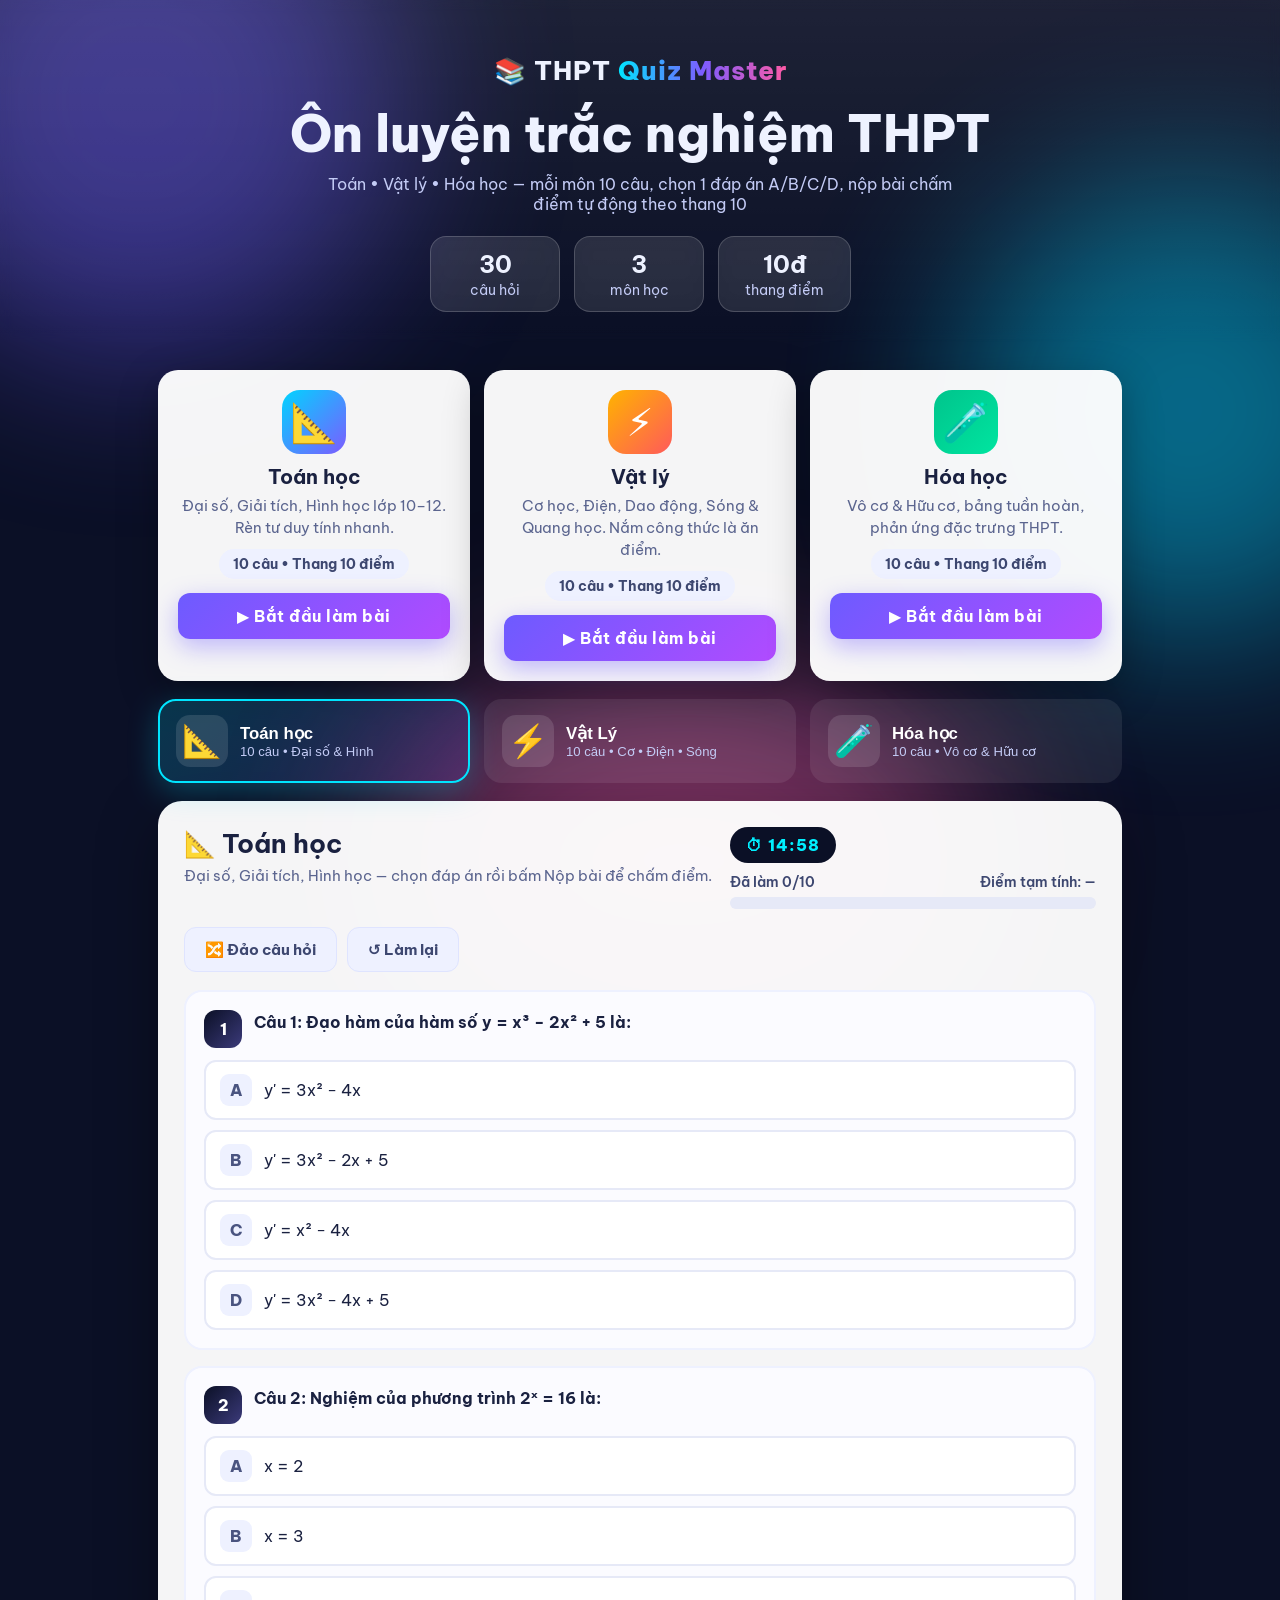
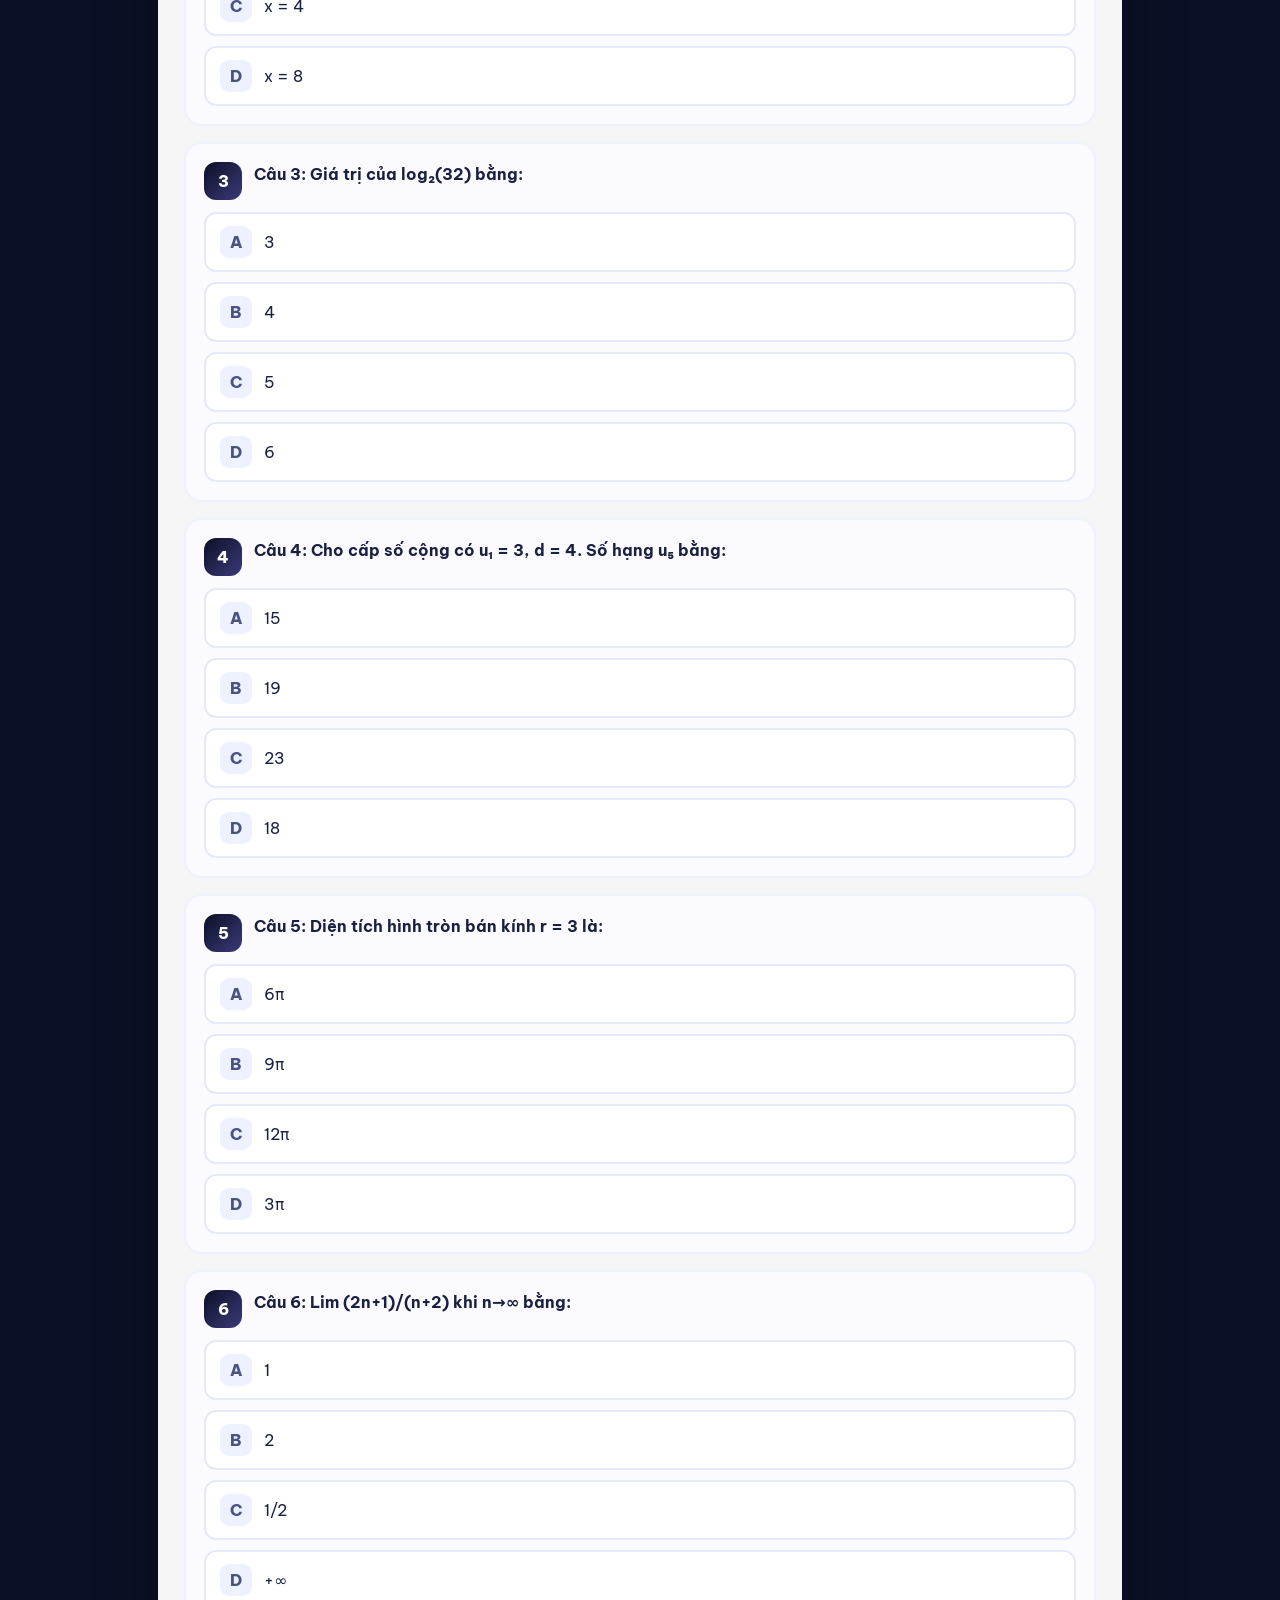
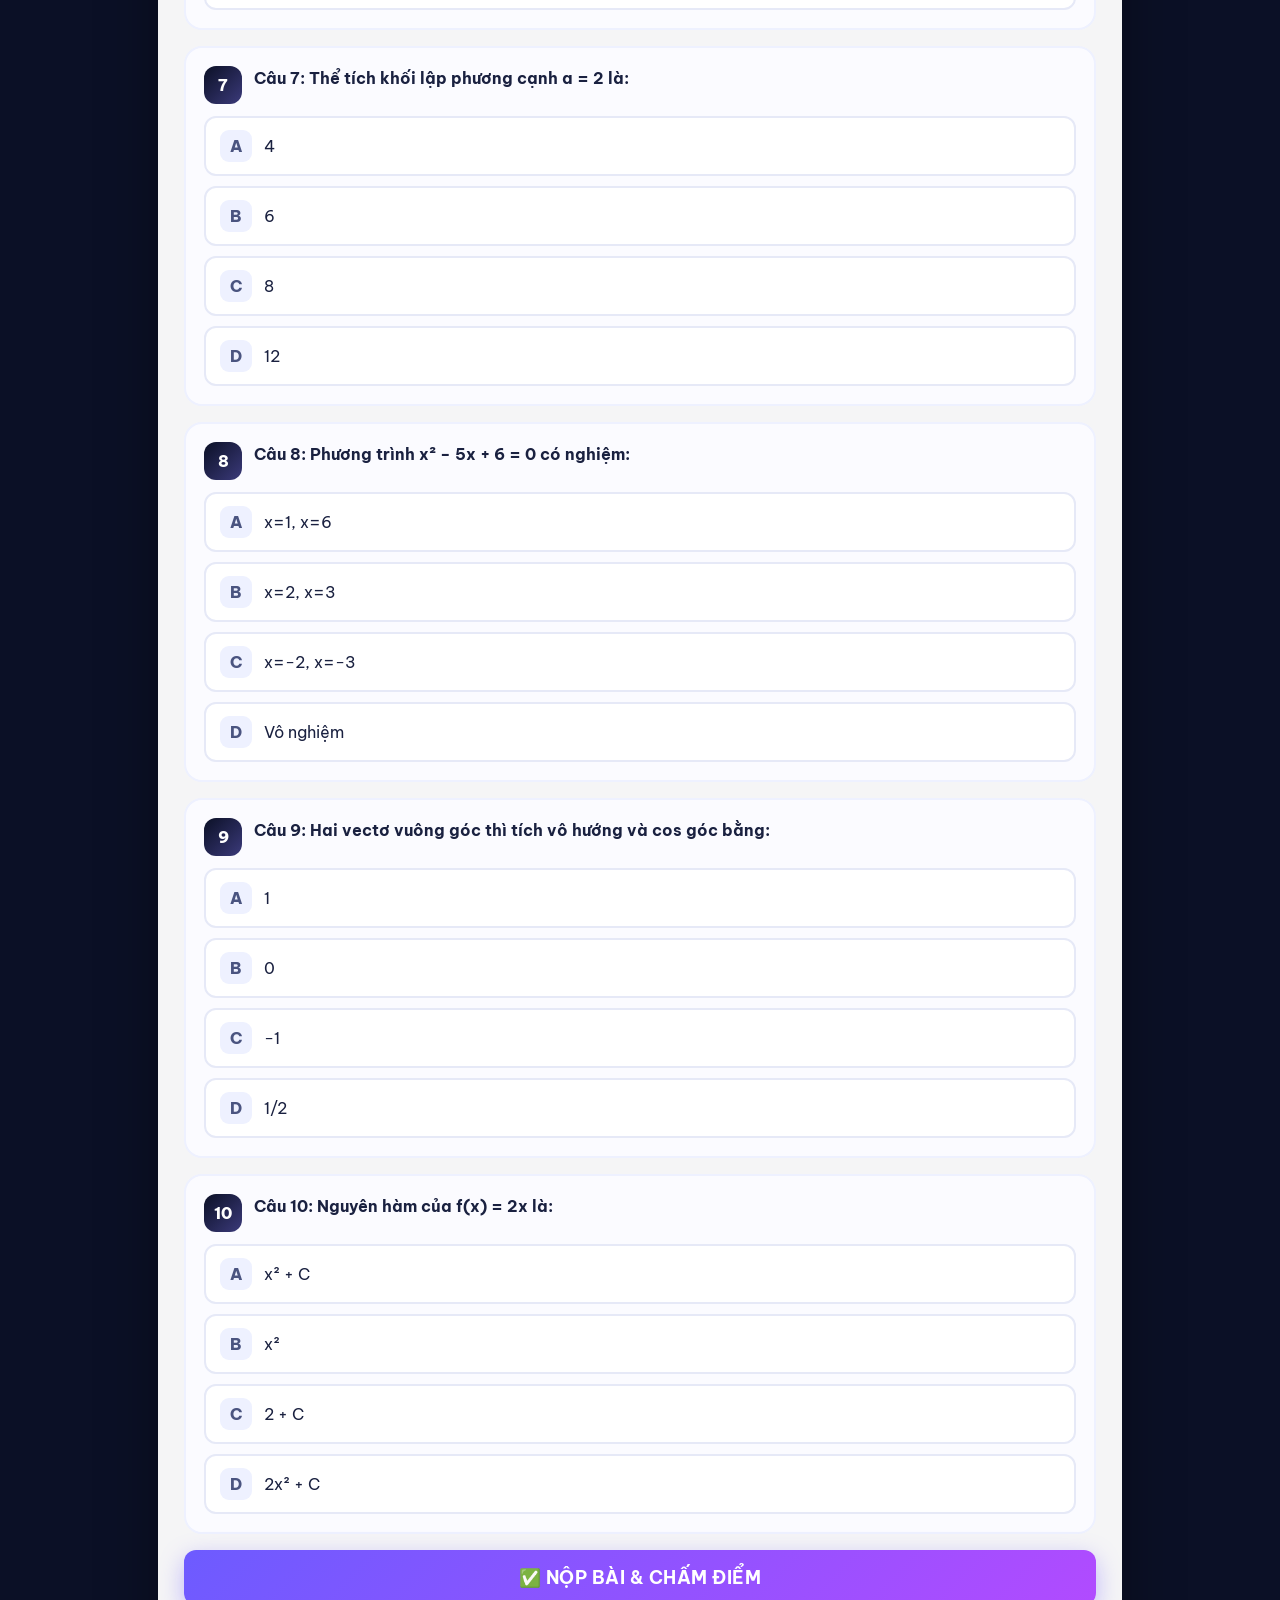
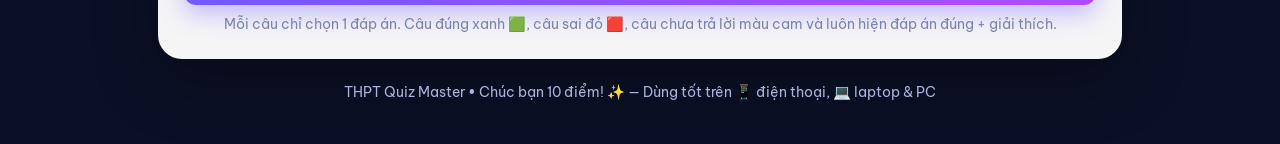
==== thpt-quiz-full/index.html @ 8e4335c3 "Add files via upload" ====
<!DOCTYPE html>
<html lang="vi">
<head>
<meta charset="UTF-8">
<meta name="viewport" content="width=device-width, initial-scale=1.0">
<title>THPT Quiz Master — Trắc nghiệm Toán • Lý • Hóa</title>
<link rel="stylesheet" href="style.css">
<link rel="preconnect" href="https://fonts.googleapis.com">
<link href="https://fonts.googleapis.com/css2?family=Be+Vietnam+Pro:wght@400;500;600;700;800&display=swap" rel="stylesheet">
</head>
<body>
<div class="bg-blob b1"></div>
<div class="bg-blob b2"></div>
<div class="bg-blob b3"></div>

<header class="hero">
  <div class="hero-inner">
    <div class="logo">📚 THPT <span>Quiz Master</span></div>
    <h1>Ôn luyện trắc nghiệm THPT</h1>
    <p>Toán • Vật lý • Hóa học — mỗi môn 10 câu, chọn 1 đáp án A/B/C/D, nộp bài chấm điểm tự động theo thang 10</p>
    <div class="stats">
      <div class="stat"><strong id="statTotal">30</strong><span>câu hỏi</span></div>
      <div class="stat"><strong>3</strong><span>môn học</span></div>
      <div class="stat"><strong>10đ</strong><span>thang điểm</span></div>
    </div>
  </div>
</header>

<main class="container">
  <!-- Khu vực chuyển đổi 3 môn: mỗi môn có biểu tượng, mô tả, nút bắt đầu -->
  <section class="cards" id="subjectCards">
    <div class="card">
      <div class="card-icon math">📐</div>
      <h3>Toán học</h3>
      <p>Đại số, Giải tích, Hình học lớp 10–12. Rèn tư duy tính nhanh.</p>
      <div class="card-meta">10 câu • Thang 10 điểm</div>
      <button class="btn primary" data-goto="toan">▶ Bắt đầu làm bài</button>
    </div>
    <div class="card">
      <div class="card-icon phys">⚡</div>
      <h3>Vật lý</h3>
      <p>Cơ học, Điện, Dao động, Sóng & Quang học. Nắm công thức là ăn điểm.</p>
      <div class="card-meta">10 câu • Thang 10 điểm</div>
      <button class="btn primary" data-goto="ly">▶ Bắt đầu làm bài</button>
    </div>
    <div class="card">
      <div class="card-icon chem">🧪</div>
      <h3>Hóa học</h3>
      <p>Vô cơ & Hữu cơ, bảng tuần hoàn, phản ứng đặc trưng THPT.</p>
      <div class="card-meta">10 câu • Thang 10 điểm</div>
      <button class="btn primary" data-goto="hoa">▶ Bắt đầu làm bài</button>
    </div>
  </section>

  <nav class="subjects" id="subjectTabs" aria-label="Chuyển môn học">
    <button class="tab active" data-subject="toan">
      <span class="icon">📐</span>
      <span><b>Toán học</b><i>10 câu • Đại số & Hình</i></span>
    </button>
    <button class="tab" data-subject="ly">
      <span class="icon">⚡</span>
      <span><b>Vật Lý</b><i>10 câu • Cơ • Điện • Sóng</i></span>
    </button>
    <button class="tab" data-subject="hoa">
      <span class="icon">🧪</span>
      <span><b>Hóa học</b><i>10 câu • Vô cơ & Hữu cơ</i></span>
    </button>
  </nav>

  <section class="board" id="board">
    <div class="board-head">
      <div>
        <h2 id="subjectTitle">📐 Toán học</h2>
        <p id="subjectDesc">Đại số, Giải tích, Hình học — chọn đáp án rồi bấm Nộp bài để chấm điểm.</p>
      </div>
      <div class="head-right">
        <div class="timer" id="timer">⏱ 15:00</div>
        <div class="progress-wrap">
          <div class="progress-info"><span id="progressText">Đã làm 0/10</span><span id="scoreLive">Điểm tạm tính: —</span></div>
          <div class="progress"><div id="progressBar"></div></div>
        </div>
      </div>
    </div>

    <div class="actions-top">
      <button class="btn ghost" id="btnShuffle">🔀 Đảo câu hỏi</button>
      <button class="btn ghost" id="btnReset">↺ Làm lại</button>
    </div>

    <div id="quiz"></div>

    <div class="submit-zone">
      <button class="btn primary" id="btnSubmit">✅ NỘP BÀI & CHẤM ĐIỂM</button>
      <p class="hint">Mỗi câu chỉ chọn 1 đáp án. Câu đúng xanh 🟩, câu sai đỏ 🟥, câu chưa trả lời màu cam và luôn hiện đáp án đúng + giải thích.</p>
    </div>

    <div class="result hidden" id="resultBox">
      <div class="result-card">
        <div class="ring" id="scoreRing"><span id="scoreNum">0</span><small>/10</small></div>
        <div class="result-text">
          <h3 id="resultTitle">Hoàn thành!</h3>
          <p id="resultDetail"></p>
          <div class="stat-grid">
            <div class="rstat ok"><strong id="rCorrect">0</strong><span>✅ Đúng</span></div>
            <div class="rstat bad"><strong id="rWrong">0</strong><span>❌ Sai</span></div>
            <div class="rstat none"><strong id="rBlank">0</strong><span>⚪ Chưa trả lời</span></div>
            <div class="rstat pct"><strong id="rPct">0%</strong><span>📊 % đúng</span></div>
          </div>
          <div class="result-btns">
            <button class="btn primary" id="btnRetry">🔁 Làm lại bài</button>
            <button class="btn ghost" id="btnNext">Tiếp môn sau →</button>
          </div>
        </div>
      </div>
    </div>
  </section>

  <footer>THPT Quiz Master • Chúc bạn 10 điểm! ✨ — Dùng tốt trên 📱 điện thoại, 💻 laptop & PC</footer>
</main>

<script src="script.js"></script>
</body>
</html>
---- thpt-quiz-full/style.css ----
*{box-sizing:border-box;margin:0;padding:0}
body{font-family:'Be Vietnam Pro',system-ui,sans-serif;background:#0b1026;color:#eef2ff;min-height:100vh;overflow-x:hidden}
.bg-blob{position:fixed;border-radius:50%;filter:blur(90px);opacity:.45;z-index:0;pointer-events:none}
.b1{width:520px;height:520px;background:#6d5bff;top:-160px;left:-120px}
.b2{width:460px;height:460px;background:#00d4ff;top:20%;right:-140px}
.b3{width:600px;height:400px;background:#ff5aa5;bottom:-160px;left:30%}
.hero{position:relative;z-index:1;text-align:center;padding:54px 20px 30px;background:linear-gradient(180deg,rgba(255,255,255,.08),transparent);backdrop-filter:blur(6px)}
.hero-inner{max-width:900px;margin:auto}
.logo{font-size:1.6rem;font-weight:800;letter-spacing:1px}
.logo span{background:linear-gradient(90deg,#00e5ff,#7c5cff,#ff5aa5);-webkit-background-clip:text;background-clip:text;color:transparent}
.hero h1{font-size:clamp(2rem,5vw,3.2rem);margin:14px 0 8px;font-weight:800}
.hero p{color:#c3cbf5;max-width:640px;margin:0 auto}
.stats{display:flex;gap:14px;justify-content:center;margin-top:22px;flex-wrap:wrap}
.stat{background:rgba(255,255,255,.1);border:1px solid rgba(255,255,255,.18);border-radius:16px;padding:12px 26px;min-width:130px;backdrop-filter:blur(12px)}
.stat strong{display:block;font-size:1.5rem}
.stat span{font-size:.85rem;color:#c3cbf5}
.container{position:relative;z-index:1;max-width:1000px;margin:0 auto;padding:10px 18px 40px}
/* Cards trang chủ */
.cards{display:grid;grid-template-columns:repeat(3,1fr);gap:14px;margin:18px 0}
.card{background:rgba(255,255,255,.96);color:#1a2140;border-radius:20px;padding:20px;text-align:center;box-shadow:0 12px 40px rgba(0,0,0,.3)}
.card-icon{font-size:2.4rem;width:64px;height:64px;display:grid;place-items:center;border-radius:18px;margin:0 auto 10px}
.card-icon.math{background:linear-gradient(135deg,#00d4ff,#7c5cff);color:#fff}
.card-icon.phys{background:linear-gradient(135deg,#ffb300,#ff5a5a);color:#fff}
.card-icon.chem{background:linear-gradient(135deg,#00c48c,#00e5a0);color:#fff}
.card h3{font-size:1.25rem;margin-bottom:6px}
.card p{color:#5b658f;font-size:.92rem;min-height:44px;line-height:1.5}
.card-meta{font-weight:700;color:#3d4770;font-size:.85rem;background:#eef1ff;border-radius:999px;display:inline-block;padding:6px 14px;margin:10px 0 14px}
.card .btn.primary{width:100%;font-size:1rem;padding:13px}
.subjects{display:grid;grid-template-columns:repeat(3,1fr);gap:14px;margin:18px 0}
.tab{display:flex;gap:12px;align-items:center;text-align:left;background:rgba(255,255,255,.08);border:2px solid transparent;color:#fff;border-radius:18px;padding:14px 16px;cursor:pointer;transition:.2s}
.tab .icon{font-size:2rem;background:rgba(255,255,255,.12);width:52px;height:52px;display:grid;place-items:center;border-radius:14px;flex-shrink:0}
.tab b{display:block;font-size:1.05rem}
.tab i{font-style:normal;font-size:.82rem;color:#c3cbf5}
.tab:hover{transform:translateY(-2px);background:rgba(255,255,255,.13)}
.tab.active{border-color:#00e5ff;background:linear-gradient(135deg,rgba(0,229,255,.18),rgba(124,92,255,.18));box-shadow:0 8px 30px rgba(0,229,255,.25)}
.board{background:rgba(255,255,255,.96);color:#1a2140;border-radius:24px;padding:26px;box-shadow:0 20px 60px rgba(0,0,0,.35)}
.board-head{display:flex;justify-content:space-between;gap:18px;flex-wrap:wrap;align-items:flex-start}
.board-head h2{font-size:1.6rem}
.board-head p{color:#5b658f;margin-top:6px;font-size:.95rem}
.head-right{min-width:280px;flex:1;max-width:380px}
.timer{display:inline-block;background:#0b1026;color:#00f0ff;font-weight:800;padding:8px 16px;border-radius:999px;margin-bottom:10px;letter-spacing:1px}
.timer.danger{background:#ff2d6f;color:#fff;animation:blink 1s infinite}
@keyframes blink{50%{opacity:.6}}
.progress-info{display:flex;justify-content:space-between;font-size:.85rem;font-weight:600;color:#3d4770;margin-bottom:6px;gap:8px;flex-wrap:wrap}
.progress{background:#e6e9f7;border-radius:999px;height:12px;overflow:hidden}
.progress div{height:100%;width:0;background:linear-gradient(90deg,#00d4ff,#7c5cff,#ff5aa5);transition:width .3s;border-radius:999px}
.actions-top{display:flex;gap:10px;margin:18px 0;flex-wrap:wrap}
.btn{border:none;border-radius:12px;padding:12px 20px;font-weight:700;font-size:.95rem;cursor:pointer;transition:.18s;font-family:inherit}
.btn.primary{background:linear-gradient(135deg,#6d5bff,#b14bff);color:#fff;box-shadow:0 8px 24px rgba(109,91,255,.4);width:100%;font-size:1.1rem;padding:16px;letter-spacing:.5px}
.btn.primary:hover{transform:translateY(-2px);box-shadow:0 12px 30px rgba(109,91,255,.55)}
.btn.ghost{background:#eef1ff;color:#3d4770;border:1px solid #dfe4ff}
.btn.ghost:hover{background:#e0e6ff}
.q-card{border:2px solid #eef1ff;border-radius:18px;padding:18px;margin-bottom:16px;transition:.2s;background:#fbfbff}
.q-card.answered{border-color:#c9d2ff;background:#f5f7ff}
.q-card.correct{border-color:#00c48c;background:#ecfff7}
.q-card.wrong{border-color:#ff4d6d;background:#fff0f3}
.q-card.blank{border-color:#ff9f1c;background:#fff8ec}
.q-top{display:flex;gap:12px;align-items:flex-start;margin-bottom:12px}
.q-num{flex-shrink:0;width:38px;height:38px;border-radius:12px;display:grid;place-items:center;font-weight:800;background:linear-gradient(135deg,#0b1026,#3b3a7a);color:#fff}
.q-card.correct .q-num{background:linear-gradient(135deg,#00c48c,#00e5a0)}
.q-card.wrong .q-num{background:linear-gradient(135deg,#ff4d6d,#ff7a5a)}
.q-card.blank .q-num{background:linear-gradient(135deg,#ff9f1c,#ff6b35)}
.q-text{font-weight:700;font-size:1.02rem;line-height:1.5}
.badge{display:inline-block;font-size:.75rem;font-weight:800;border-radius:999px;padding:3px 10px;margin-top:6px}
.badge.ok{background:#d9ffee;color:#05603f}
.badge.bad{background:#ffe0e7;color:#8f1030}
.badge.none{background:#ffedd5;color:#8a4b00}
.opts{display:grid;gap:10px;margin-top:10px}
.opt{display:flex;gap:12px;align-items:center;text-align:left;background:#fff;border:2px solid #e6e9f7;border-radius:12px;padding:12px 14px;cursor:pointer;font-size:.97rem;transition:.15s;width:100%;color:#1a2140;font-family:inherit}
.opt:hover{border-color:#7c5cff;background:#f3f0ff}
.opt .key{width:32px;height:32px;border-radius:9px;background:#eef1ff;display:grid;place-items:center;font-weight:800;flex-shrink:0;color:#4a5480}
.opt.selected{border-color:#7c5cff;background:#efeaff;box-shadow:0 4px 14px rgba(124,92,255,.25)}
.opt.correct{border-color:#00c48c!important;background:#d9ffee!important;color:#05603f;font-weight:700}
.opt.correct .key{background:#00c48c;color:#fff}
.opt.wrong{border-color:#ff4d6d!important;background:#ffe0e7!important;color:#8f1030;font-weight:700}
.opt.wrong .key{background:#ff4d6d;color:#fff}
.opt:disabled{cursor:default;opacity:1}
.explain{margin-top:12px;background:#0b1026;color:#d8e0ff;border-radius:12px;padding:12px 14px;font-size:.9rem;line-height:1.55;display:none}
.q-card.graded .explain{display:block}
.explain b{color:#00f0ff}
.submit-zone{margin-top:10px}
.hint{text-align:center;color:#7a85ad;font-size:.88rem;margin-top:10px}
.result{margin-top:20px}
.result.hidden{display:none}
.result-card{display:flex;gap:22px;align-items:center;background:linear-gradient(135deg,#0b1026,#2a2a6e);color:#fff;border-radius:20px;padding:22px;flex-wrap:wrap}
.ring{width:110px;height:110px;border-radius:50%;display:grid;place-items:center;background:conic-gradient(#00e5ff var(--p,0%),rgba(255,255,255,.15) 0);position:relative;flex-shrink:0;font-size:1.6rem;font-weight:800}
.ring::after{content:'';position:absolute;inset:10px;background:#151b3d;border-radius:50%}
.ring span,.ring small{position:relative;z-index:1}
.ring small{font-size:.9rem;opacity:.7;margin-top:18px;margin-left:2px}
.result-text{flex:1;min-width:240px}
.result-text h3{font-size:1.4rem;margin-bottom:6px}
.result-text p{color:#c3cbf5;line-height:1.6}
.stat-grid{display:grid;grid-template-columns:repeat(4,1fr);gap:10px;margin-top:14px}
.rstat{background:rgba(255,255,255,.1);border:1px solid rgba(255,255,255,.18);border-radius:14px;padding:10px;text-align:center}
.rstat strong{display:block;font-size:1.3rem}
.rstat span{font-size:.8rem;color:#c3cbf5}
.rstat.ok strong{color:#00e5a0}
.rstat.bad strong{color:#ff7a9a}
.rstat.none strong{color:#ffbe55}
.rstat.pct strong{color:#00e5ff}
.result-btns{display:flex;gap:10px;margin-top:14px;flex-wrap:wrap}
.result-btns .btn.primary{width:auto;flex:1;min-width:180px}
.result-btns .btn.ghost{background:#fff}
footer{text-align:center;color:#aab3dd;margin-top:22px;font-size:.9rem;line-height:1.6}
@media(max-width:750px){.subjects{grid-template-columns:1fr}.cards{grid-template-columns:1fr}.board{padding:18px}.head-right{max-width:none}.stat-grid{grid-template-columns:repeat(2,1fr)}}
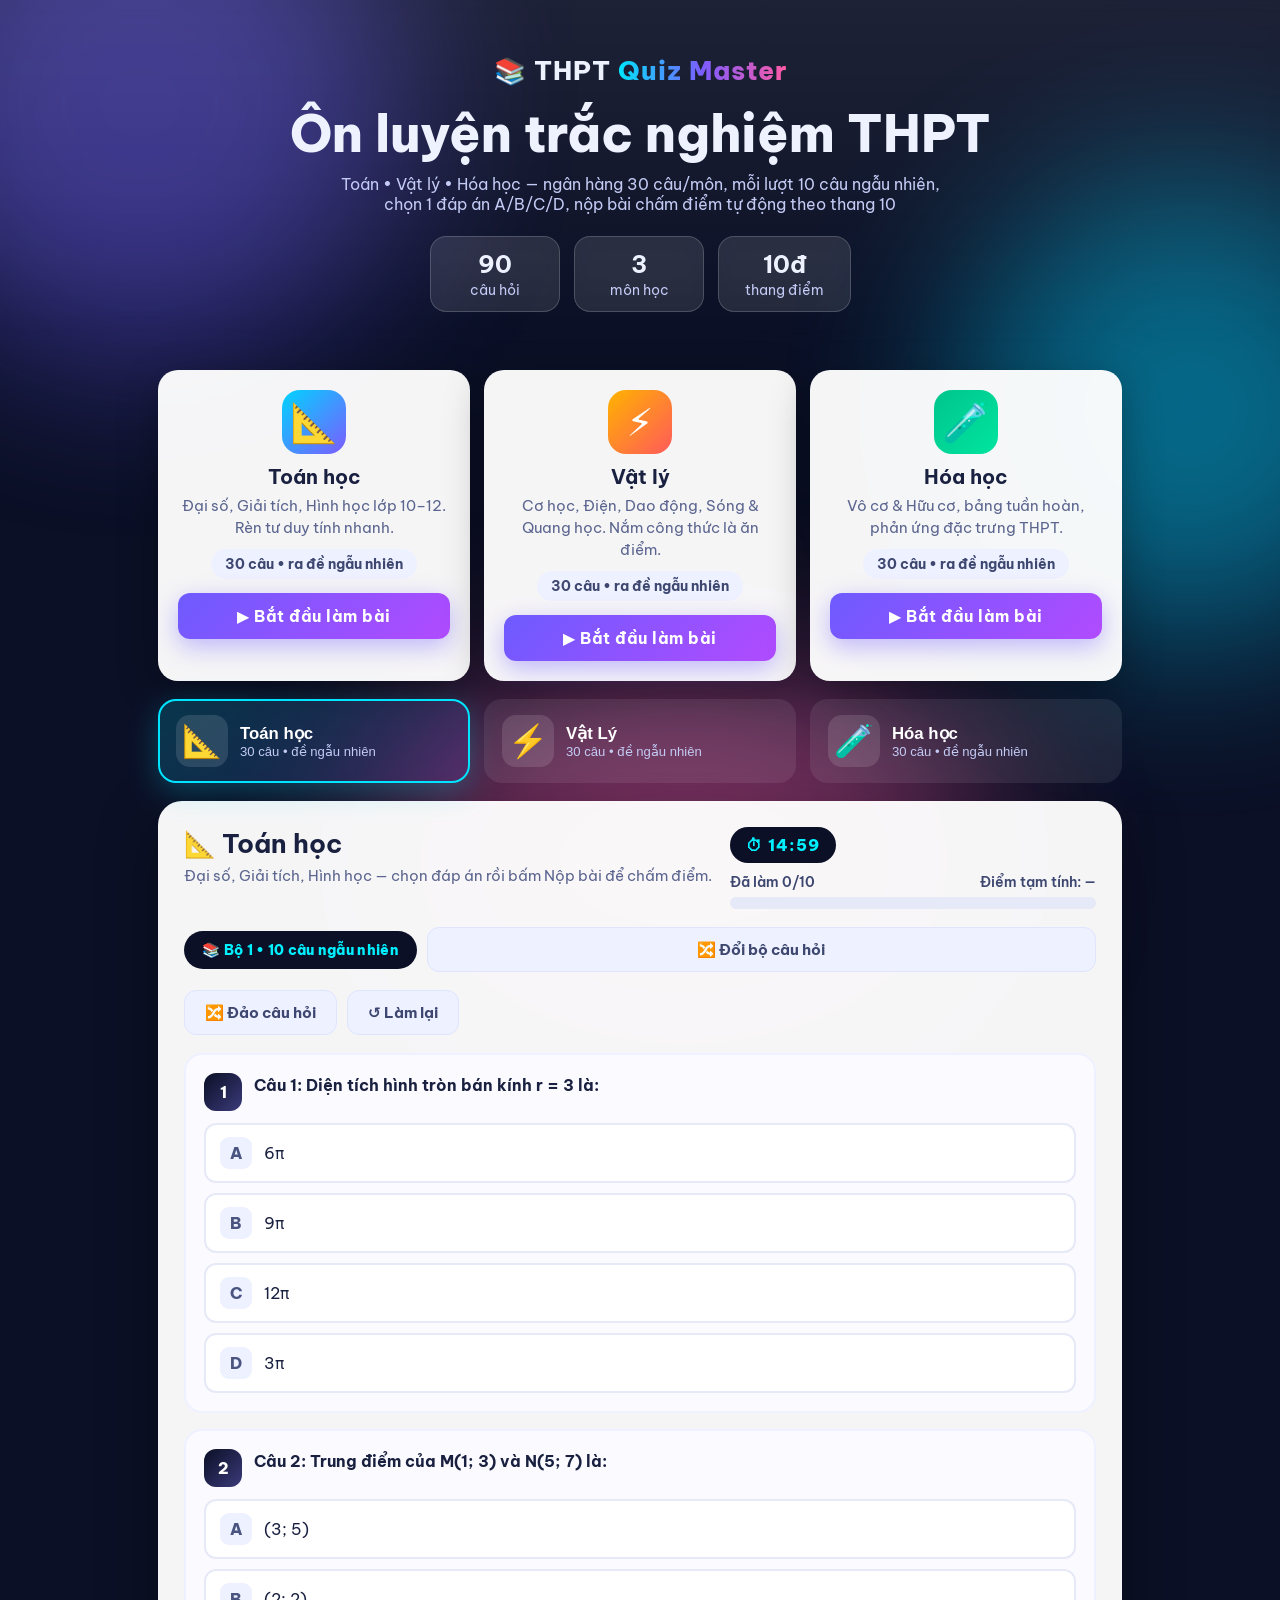
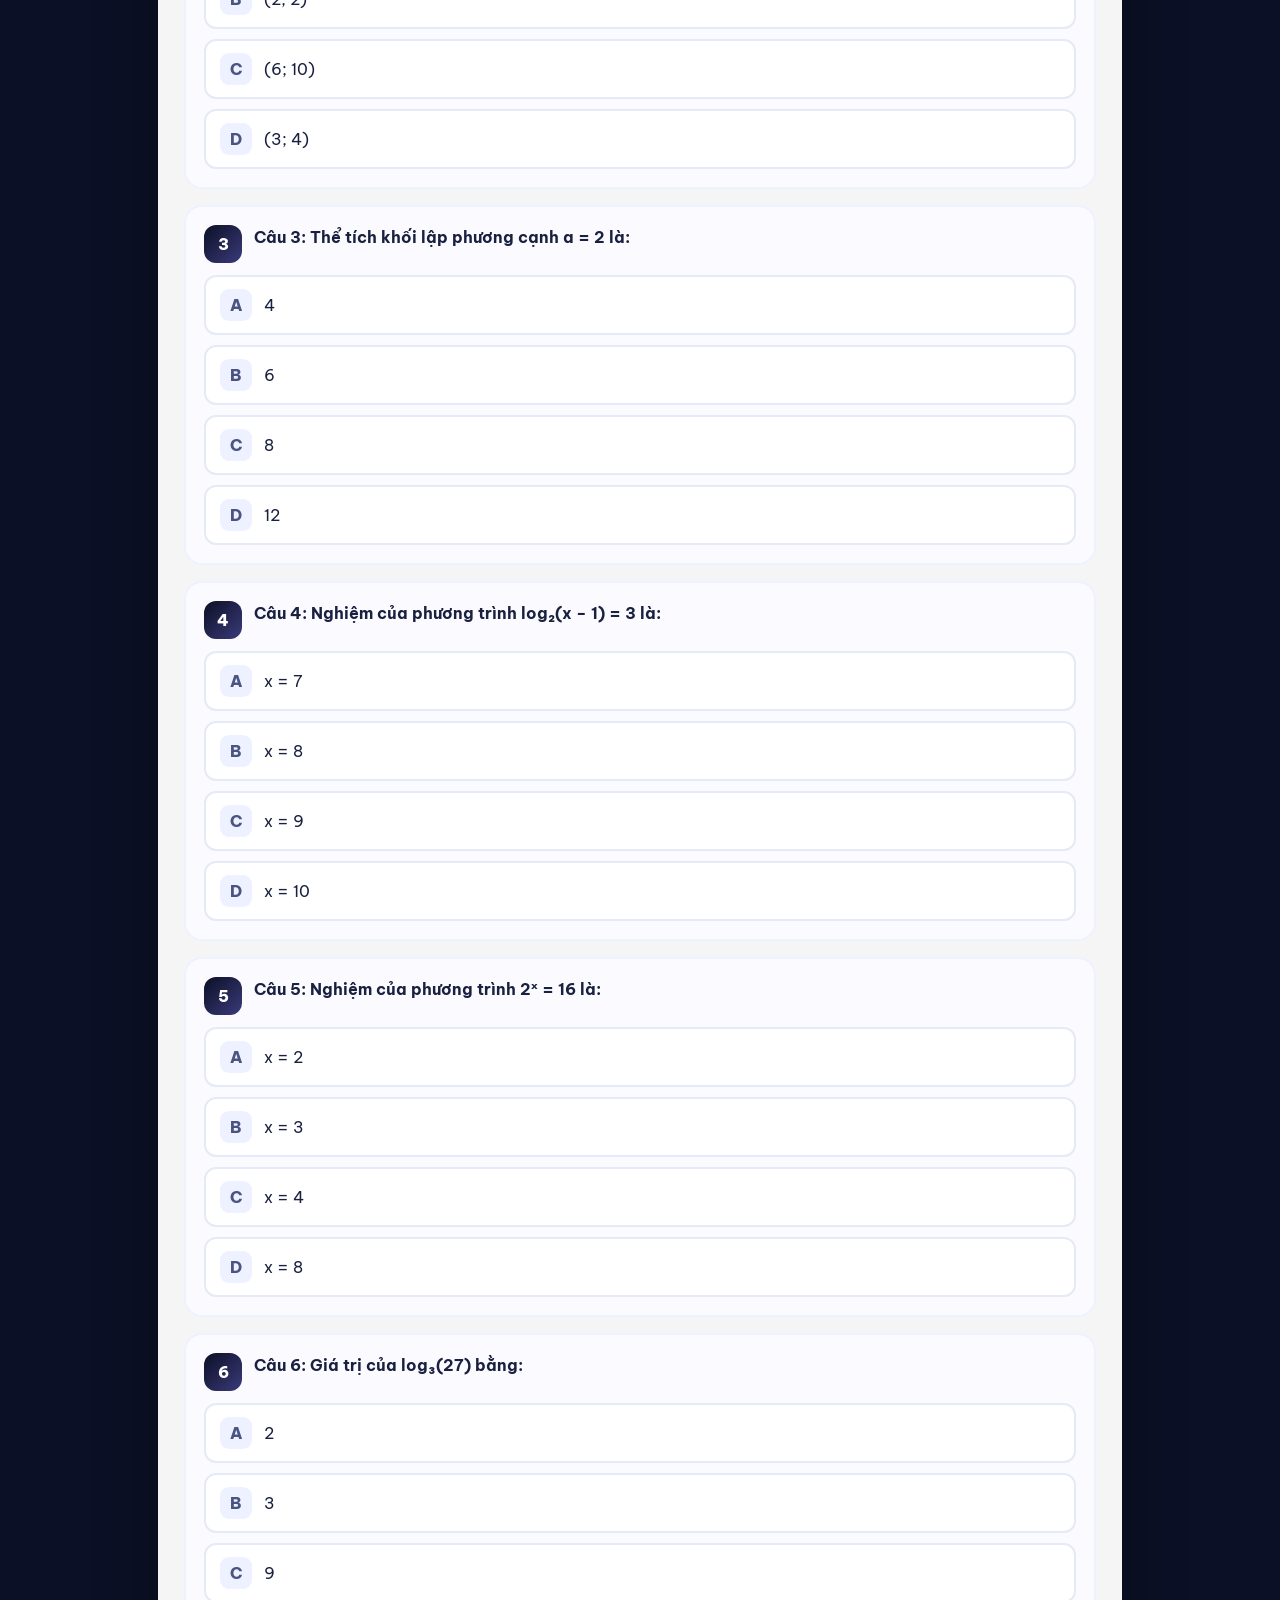
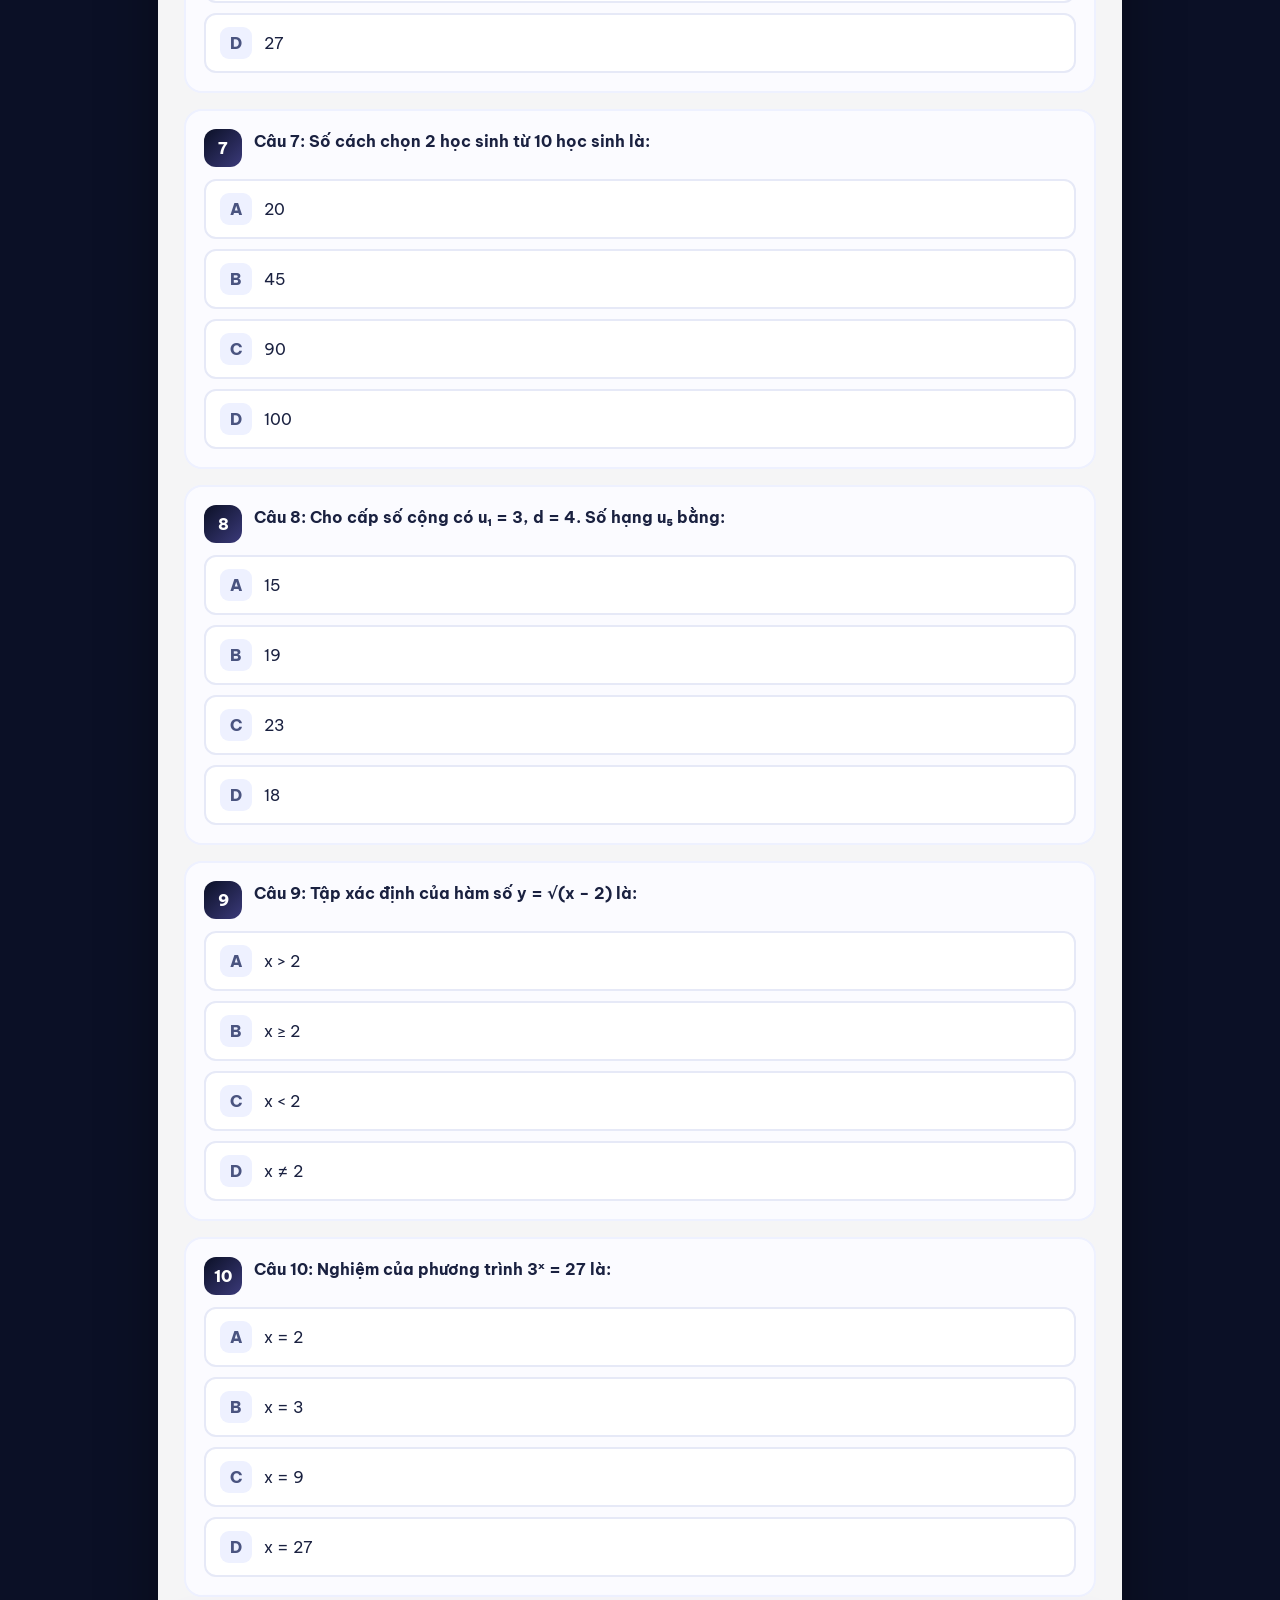
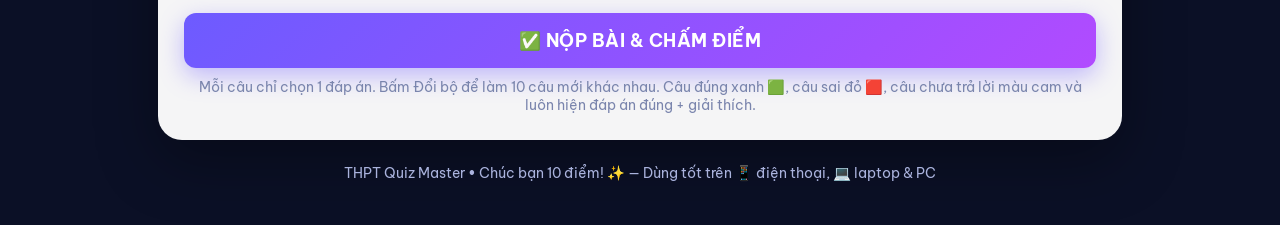
==== commit fbd67279: "Add files via upload" ====
--- a/thpt-quiz-full/index.html
+++ b/thpt-quiz-full/index.html
@@ -1,123 +1,127 @@
-<!DOCTYPE html>
-<html lang="vi">
-<head>
-<meta charset="UTF-8">
-<meta name="viewport" content="width=device-width, initial-scale=1.0">
-<title>THPT Quiz Master — Trắc nghiệm Toán • Lý • Hóa</title>
-<link rel="stylesheet" href="style.css">
-<link rel="preconnect" href="https://fonts.googleapis.com">
-<link href="https://fonts.googleapis.com/css2?family=Be+Vietnam+Pro:wght@400;500;600;700;800&display=swap" rel="stylesheet">
-</head>
-<body>
-<div class="bg-blob b1"></div>
-<div class="bg-blob b2"></div>
-<div class="bg-blob b3"></div>
-
-<header class="hero">
-  <div class="hero-inner">
-    <div class="logo">📚 THPT <span>Quiz Master</span></div>
-    <h1>Ôn luyện trắc nghiệm THPT</h1>
-    <p>Toán • Vật lý • Hóa học — mỗi môn 10 câu, chọn 1 đáp án A/B/C/D, nộp bài chấm điểm tự động theo thang 10</p>
-    <div class="stats">
-      <div class="stat"><strong id="statTotal">30</strong><span>câu hỏi</span></div>
-      <div class="stat"><strong>3</strong><span>môn học</span></div>
-      <div class="stat"><strong>10đ</strong><span>thang điểm</span></div>
-    </div>
-  </div>
-</header>
-
-<main class="container">
-  <!-- Khu vực chuyển đổi 3 môn: mỗi môn có biểu tượng, mô tả, nút bắt đầu -->
-  <section class="cards" id="subjectCards">
-    <div class="card">
-      <div class="card-icon math">📐</div>
-      <h3>Toán học</h3>
-      <p>Đại số, Giải tích, Hình học lớp 10–12. Rèn tư duy tính nhanh.</p>
-      <div class="card-meta">10 câu • Thang 10 điểm</div>
-      <button class="btn primary" data-goto="toan">▶ Bắt đầu làm bài</button>
-    </div>
-    <div class="card">
-      <div class="card-icon phys">⚡</div>
-      <h3>Vật lý</h3>
-      <p>Cơ học, Điện, Dao động, Sóng & Quang học. Nắm công thức là ăn điểm.</p>
-      <div class="card-meta">10 câu • Thang 10 điểm</div>
-      <button class="btn primary" data-goto="ly">▶ Bắt đầu làm bài</button>
-    </div>
-    <div class="card">
-      <div class="card-icon chem">🧪</div>
-      <h3>Hóa học</h3>
-      <p>Vô cơ & Hữu cơ, bảng tuần hoàn, phản ứng đặc trưng THPT.</p>
-      <div class="card-meta">10 câu • Thang 10 điểm</div>
-      <button class="btn primary" data-goto="hoa">▶ Bắt đầu làm bài</button>
-    </div>
-  </section>
-
-  <nav class="subjects" id="subjectTabs" aria-label="Chuyển môn học">
-    <button class="tab active" data-subject="toan">
-      <span class="icon">📐</span>
-      <span><b>Toán học</b><i>10 câu • Đại số & Hình</i></span>
-    </button>
-    <button class="tab" data-subject="ly">
-      <span class="icon">⚡</span>
-      <span><b>Vật Lý</b><i>10 câu • Cơ • Điện • Sóng</i></span>
-    </button>
-    <button class="tab" data-subject="hoa">
-      <span class="icon">🧪</span>
-      <span><b>Hóa học</b><i>10 câu • Vô cơ & Hữu cơ</i></span>
-    </button>
-  </nav>
-
-  <section class="board" id="board">
-    <div class="board-head">
-      <div>
-        <h2 id="subjectTitle">📐 Toán học</h2>
-        <p id="subjectDesc">Đại số, Giải tích, Hình học — chọn đáp án rồi bấm Nộp bài để chấm điểm.</p>
-      </div>
-      <div class="head-right">
-        <div class="timer" id="timer">⏱ 15:00</div>
-        <div class="progress-wrap">
-          <div class="progress-info"><span id="progressText">Đã làm 0/10</span><span id="scoreLive">Điểm tạm tính: —</span></div>
-          <div class="progress"><div id="progressBar"></div></div>
-        </div>
-      </div>
-    </div>
-
-    <div class="actions-top">
-      <button class="btn ghost" id="btnShuffle">🔀 Đảo câu hỏi</button>
-      <button class="btn ghost" id="btnReset">↺ Làm lại</button>
-    </div>
-
-    <div id="quiz"></div>
-
-    <div class="submit-zone">
-      <button class="btn primary" id="btnSubmit">✅ NỘP BÀI & CHẤM ĐIỂM</button>
-      <p class="hint">Mỗi câu chỉ chọn 1 đáp án. Câu đúng xanh 🟩, câu sai đỏ 🟥, câu chưa trả lời màu cam và luôn hiện đáp án đúng + giải thích.</p>
-    </div>
-
-    <div class="result hidden" id="resultBox">
-      <div class="result-card">
-        <div class="ring" id="scoreRing"><span id="scoreNum">0</span><small>/10</small></div>
-        <div class="result-text">
-          <h3 id="resultTitle">Hoàn thành!</h3>
-          <p id="resultDetail"></p>
-          <div class="stat-grid">
-            <div class="rstat ok"><strong id="rCorrect">0</strong><span>✅ Đúng</span></div>
-            <div class="rstat bad"><strong id="rWrong">0</strong><span>❌ Sai</span></div>
-            <div class="rstat none"><strong id="rBlank">0</strong><span>⚪ Chưa trả lời</span></div>
-            <div class="rstat pct"><strong id="rPct">0%</strong><span>📊 % đúng</span></div>
-          </div>
-          <div class="result-btns">
-            <button class="btn primary" id="btnRetry">🔁 Làm lại bài</button>
-            <button class="btn ghost" id="btnNext">Tiếp môn sau →</button>
-          </div>
-        </div>
-      </div>
-    </div>
-  </section>
-
-  <footer>THPT Quiz Master • Chúc bạn 10 điểm! ✨ — Dùng tốt trên 📱 điện thoại, 💻 laptop & PC</footer>
-</main>
-
-<script src="script.js"></script>
-</body>
-</html>
+<!DOCTYPE html>
+<html lang="vi">
+<head>
+<meta charset="UTF-8">
+<meta name="viewport" content="width=device-width, initial-scale=1.0">
+<title>THPT Quiz Master — Trắc nghiệm Toán • Lý • Hóa</title>
+<link rel="stylesheet" href="style.css">
+<link rel="preconnect" href="https://fonts.googleapis.com">
+<link href="https://fonts.googleapis.com/css2?family=Be+Vietnam+Pro:wght@400;500;600;700;800&display=swap" rel="stylesheet">
+</head>
+<body>
+<div class="bg-blob b1"></div>
+<div class="bg-blob b2"></div>
+<div class="bg-blob b3"></div>
+
+<header class="hero">
+  <div class="hero-inner">
+    <div class="logo">📚 THPT <span>Quiz Master</span></div>
+    <h1>Ôn luyện trắc nghiệm THPT</h1>
+    <p>Toán • Vật lý • Hóa học — ngân hàng 30 câu/môn, mỗi lượt 10 câu ngẫu nhiên, chọn 1 đáp án A/B/C/D, nộp bài chấm điểm tự động theo thang 10</p>
+    <div class="stats">
+      <div class="stat"><strong id="statTotal">90</strong><span>câu hỏi</span></div>
+      <div class="stat"><strong>3</strong><span>môn học</span></div>
+      <div class="stat"><strong>10đ</strong><span>thang điểm</span></div>
+    </div>
+  </div>
+</header>
+
+<main class="container">
+  <!-- Khu vực chuyển đổi 3 môn: mỗi môn có biểu tượng, mô tả, nút bắt đầu -->
+  <section class="cards" id="subjectCards">
+    <div class="card">
+      <div class="card-icon math">📐</div>
+      <h3>Toán học</h3>
+      <p>Đại số, Giải tích, Hình học lớp 10–12. Rèn tư duy tính nhanh.</p>
+      <div class="card-meta" id="cardCountToan">30 câu • đề ngẫu nhiên</div>
+      <button class="btn primary" data-goto="toan">▶ Bắt đầu làm bài</button>
+    </div>
+    <div class="card">
+      <div class="card-icon phys">⚡</div>
+      <h3>Vật lý</h3>
+      <p>Cơ học, Điện, Dao động, Sóng & Quang học. Nắm công thức là ăn điểm.</p>
+      <div class="card-meta" id="cardCountLy">30 câu • đề ngẫu nhiên</div>
+      <button class="btn primary" data-goto="ly">▶ Bắt đầu làm bài</button>
+    </div>
+    <div class="card">
+      <div class="card-icon chem">🧪</div>
+      <h3>Hóa học</h3>
+      <p>Vô cơ & Hữu cơ, bảng tuần hoàn, phản ứng đặc trưng THPT.</p>
+      <div class="card-meta" id="cardCountHoa">30 câu • đề ngẫu nhiên</div>
+      <button class="btn primary" data-goto="hoa">▶ Bắt đầu làm bài</button>
+    </div>
+  </section>
+
+  <nav class="subjects" id="subjectTabs" aria-label="Chuyển môn học">
+    <button class="tab active" data-subject="toan">
+      <span class="icon">📐</span>
+      <span><b>Toán học</b><i>30 câu • đề ngẫu nhiên</i></span>
+    </button>
+    <button class="tab" data-subject="ly">
+      <span class="icon">⚡</span>
+      <span><b>Vật Lý</b><i>30 câu • đề ngẫu nhiên</i></span>
+    </button>
+    <button class="tab" data-subject="hoa">
+      <span class="icon">🧪</span>
+      <span><b>Hóa học</b><i>30 câu • đề ngẫu nhiên</i></span>
+    </button>
+  </nav>
+
+  <section class="board" id="board">
+    <div class="board-head">
+      <div>
+        <h2 id="subjectTitle">📐 Toán học</h2>
+        <p id="subjectDesc">Đại số, Giải tích, Hình học — chọn đáp án rồi bấm Nộp bài để chấm điểm.</p>
+      </div>
+      <div class="head-right">
+        <div class="timer" id="timer">⏱ 15:00</div>
+        <div class="progress-wrap">
+          <div class="progress-info"><span id="progressText">Đã làm 0/10</span><span id="scoreLive">Điểm tạm tính: —</span></div>
+          <div class="progress"><div id="progressBar"></div></div>
+        </div>
+      </div>
+    </div>
+
+    <div class="setbar">
+      <span class="set-pill" id="setInfo">📚 Bộ 1 • 10 câu ngẫu nhiên</span>
+      <button class="btn ghost" id="btnSet">🔀 Đổi bộ câu hỏi</button>
+    </div>
+
+    <div class="actions-top">
+      <button class="btn ghost" id="btnShuffle">🔀 Đảo câu hỏi</button>
+      <button class="btn ghost" id="btnReset">↺ Làm lại</button>
+    </div>
+
+    <div id="quiz"></div>
+
+    <div class="submit-zone">
+      <button class="btn primary" id="btnSubmit">✅ NỘP BÀI & CHẤM ĐIỂM</button>
+      <p class="hint">Mỗi câu chỉ chọn 1 đáp án. Bấm Đổi bộ để làm 10 câu mới khác nhau. Câu đúng xanh 🟩, câu sai đỏ 🟥, câu chưa trả lời màu cam và luôn hiện đáp án đúng + giải thích.</p>
+    </div>
+
+    <div class="result hidden" id="resultBox">
+      <div class="result-card">
+        <div class="ring" id="scoreRing"><span id="scoreNum">0</span><small>/10</small></div>
+        <div class="result-text">
+          <h3 id="resultTitle">Hoàn thành!</h3>
+          <p id="resultDetail"></p>
+          <div class="stat-grid">
+            <div class="rstat ok"><strong id="rCorrect">0</strong><span>✅ Đúng</span></div>
+            <div class="rstat bad"><strong id="rWrong">0</strong><span>❌ Sai</span></div>
+            <div class="rstat none"><strong id="rBlank">0</strong><span>⚪ Chưa trả lời</span></div>
+            <div class="rstat pct"><strong id="rPct">0%</strong><span>📊 % đúng</span></div>
+          </div>
+          <div class="result-btns">
+            <button class="btn primary" id="btnRetry">🔁 Làm lại bài</button>
+            <button class="btn ghost" id="btnNext">Tiếp môn sau →</button>
+          </div>
+        </div>
+      </div>
+    </div>
+  </section>
+
+  <footer>THPT Quiz Master • Chúc bạn 10 điểm! ✨ — Dùng tốt trên 📱 điện thoại, 💻 laptop & PC</footer>
+</main>
+<script src="script.js"></script>
+</body>
+</html>
--- a/thpt-quiz-full/style.css
+++ b/thpt-quiz-full/style.css
@@ -1,105 +1,108 @@
-*{box-sizing:border-box;margin:0;padding:0}
-body{font-family:'Be Vietnam Pro',system-ui,sans-serif;background:#0b1026;color:#eef2ff;min-height:100vh;overflow-x:hidden}
-.bg-blob{position:fixed;border-radius:50%;filter:blur(90px);opacity:.45;z-index:0;pointer-events:none}
-.b1{width:520px;height:520px;background:#6d5bff;top:-160px;left:-120px}
-.b2{width:460px;height:460px;background:#00d4ff;top:20%;right:-140px}
-.b3{width:600px;height:400px;background:#ff5aa5;bottom:-160px;left:30%}
-.hero{position:relative;z-index:1;text-align:center;padding:54px 20px 30px;background:linear-gradient(180deg,rgba(255,255,255,.08),transparent);backdrop-filter:blur(6px)}
-.hero-inner{max-width:900px;margin:auto}
-.logo{font-size:1.6rem;font-weight:800;letter-spacing:1px}
-.logo span{background:linear-gradient(90deg,#00e5ff,#7c5cff,#ff5aa5);-webkit-background-clip:text;background-clip:text;color:transparent}
-.hero h1{font-size:clamp(2rem,5vw,3.2rem);margin:14px 0 8px;font-weight:800}
-.hero p{color:#c3cbf5;max-width:640px;margin:0 auto}
-.stats{display:flex;gap:14px;justify-content:center;margin-top:22px;flex-wrap:wrap}
-.stat{background:rgba(255,255,255,.1);border:1px solid rgba(255,255,255,.18);border-radius:16px;padding:12px 26px;min-width:130px;backdrop-filter:blur(12px)}
-.stat strong{display:block;font-size:1.5rem}
-.stat span{font-size:.85rem;color:#c3cbf5}
-.container{position:relative;z-index:1;max-width:1000px;margin:0 auto;padding:10px 18px 40px}
-/* Cards trang chủ */
-.cards{display:grid;grid-template-columns:repeat(3,1fr);gap:14px;margin:18px 0}
-.card{background:rgba(255,255,255,.96);color:#1a2140;border-radius:20px;padding:20px;text-align:center;box-shadow:0 12px 40px rgba(0,0,0,.3)}
-.card-icon{font-size:2.4rem;width:64px;height:64px;display:grid;place-items:center;border-radius:18px;margin:0 auto 10px}
-.card-icon.math{background:linear-gradient(135deg,#00d4ff,#7c5cff);color:#fff}
-.card-icon.phys{background:linear-gradient(135deg,#ffb300,#ff5a5a);color:#fff}
-.card-icon.chem{background:linear-gradient(135deg,#00c48c,#00e5a0);color:#fff}
-.card h3{font-size:1.25rem;margin-bottom:6px}
-.card p{color:#5b658f;font-size:.92rem;min-height:44px;line-height:1.5}
-.card-meta{font-weight:700;color:#3d4770;font-size:.85rem;background:#eef1ff;border-radius:999px;display:inline-block;padding:6px 14px;margin:10px 0 14px}
-.card .btn.primary{width:100%;font-size:1rem;padding:13px}
-.subjects{display:grid;grid-template-columns:repeat(3,1fr);gap:14px;margin:18px 0}
-.tab{display:flex;gap:12px;align-items:center;text-align:left;background:rgba(255,255,255,.08);border:2px solid transparent;color:#fff;border-radius:18px;padding:14px 16px;cursor:pointer;transition:.2s}
-.tab .icon{font-size:2rem;background:rgba(255,255,255,.12);width:52px;height:52px;display:grid;place-items:center;border-radius:14px;flex-shrink:0}
-.tab b{display:block;font-size:1.05rem}
-.tab i{font-style:normal;font-size:.82rem;color:#c3cbf5}
-.tab:hover{transform:translateY(-2px);background:rgba(255,255,255,.13)}
-.tab.active{border-color:#00e5ff;background:linear-gradient(135deg,rgba(0,229,255,.18),rgba(124,92,255,.18));box-shadow:0 8px 30px rgba(0,229,255,.25)}
-.board{background:rgba(255,255,255,.96);color:#1a2140;border-radius:24px;padding:26px;box-shadow:0 20px 60px rgba(0,0,0,.35)}
-.board-head{display:flex;justify-content:space-between;gap:18px;flex-wrap:wrap;align-items:flex-start}
-.board-head h2{font-size:1.6rem}
-.board-head p{color:#5b658f;margin-top:6px;font-size:.95rem}
-.head-right{min-width:280px;flex:1;max-width:380px}
-.timer{display:inline-block;background:#0b1026;color:#00f0ff;font-weight:800;padding:8px 16px;border-radius:999px;margin-bottom:10px;letter-spacing:1px}
-.timer.danger{background:#ff2d6f;color:#fff;animation:blink 1s infinite}
-@keyframes blink{50%{opacity:.6}}
-.progress-info{display:flex;justify-content:space-between;font-size:.85rem;font-weight:600;color:#3d4770;margin-bottom:6px;gap:8px;flex-wrap:wrap}
-.progress{background:#e6e9f7;border-radius:999px;height:12px;overflow:hidden}
-.progress div{height:100%;width:0;background:linear-gradient(90deg,#00d4ff,#7c5cff,#ff5aa5);transition:width .3s;border-radius:999px}
-.actions-top{display:flex;gap:10px;margin:18px 0;flex-wrap:wrap}
-.btn{border:none;border-radius:12px;padding:12px 20px;font-weight:700;font-size:.95rem;cursor:pointer;transition:.18s;font-family:inherit}
-.btn.primary{background:linear-gradient(135deg,#6d5bff,#b14bff);color:#fff;box-shadow:0 8px 24px rgba(109,91,255,.4);width:100%;font-size:1.1rem;padding:16px;letter-spacing:.5px}
-.btn.primary:hover{transform:translateY(-2px);box-shadow:0 12px 30px rgba(109,91,255,.55)}
-.btn.ghost{background:#eef1ff;color:#3d4770;border:1px solid #dfe4ff}
-.btn.ghost:hover{background:#e0e6ff}
-.q-card{border:2px solid #eef1ff;border-radius:18px;padding:18px;margin-bottom:16px;transition:.2s;background:#fbfbff}
-.q-card.answered{border-color:#c9d2ff;background:#f5f7ff}
-.q-card.correct{border-color:#00c48c;background:#ecfff7}
-.q-card.wrong{border-color:#ff4d6d;background:#fff0f3}
-.q-card.blank{border-color:#ff9f1c;background:#fff8ec}
-.q-top{display:flex;gap:12px;align-items:flex-start;margin-bottom:12px}
-.q-num{flex-shrink:0;width:38px;height:38px;border-radius:12px;display:grid;place-items:center;font-weight:800;background:linear-gradient(135deg,#0b1026,#3b3a7a);color:#fff}
-.q-card.correct .q-num{background:linear-gradient(135deg,#00c48c,#00e5a0)}
-.q-card.wrong .q-num{background:linear-gradient(135deg,#ff4d6d,#ff7a5a)}
-.q-card.blank .q-num{background:linear-gradient(135deg,#ff9f1c,#ff6b35)}
-.q-text{font-weight:700;font-size:1.02rem;line-height:1.5}
-.badge{display:inline-block;font-size:.75rem;font-weight:800;border-radius:999px;padding:3px 10px;margin-top:6px}
-.badge.ok{background:#d9ffee;color:#05603f}
-.badge.bad{background:#ffe0e7;color:#8f1030}
-.badge.none{background:#ffedd5;color:#8a4b00}
-.opts{display:grid;gap:10px;margin-top:10px}
-.opt{display:flex;gap:12px;align-items:center;text-align:left;background:#fff;border:2px solid #e6e9f7;border-radius:12px;padding:12px 14px;cursor:pointer;font-size:.97rem;transition:.15s;width:100%;color:#1a2140;font-family:inherit}
-.opt:hover{border-color:#7c5cff;background:#f3f0ff}
-.opt .key{width:32px;height:32px;border-radius:9px;background:#eef1ff;display:grid;place-items:center;font-weight:800;flex-shrink:0;color:#4a5480}
-.opt.selected{border-color:#7c5cff;background:#efeaff;box-shadow:0 4px 14px rgba(124,92,255,.25)}
-.opt.correct{border-color:#00c48c!important;background:#d9ffee!important;color:#05603f;font-weight:700}
-.opt.correct .key{background:#00c48c;color:#fff}
-.opt.wrong{border-color:#ff4d6d!important;background:#ffe0e7!important;color:#8f1030;font-weight:700}
-.opt.wrong .key{background:#ff4d6d;color:#fff}
-.opt:disabled{cursor:default;opacity:1}
-.explain{margin-top:12px;background:#0b1026;color:#d8e0ff;border-radius:12px;padding:12px 14px;font-size:.9rem;line-height:1.55;display:none}
-.q-card.graded .explain{display:block}
-.explain b{color:#00f0ff}
-.submit-zone{margin-top:10px}
-.hint{text-align:center;color:#7a85ad;font-size:.88rem;margin-top:10px}
-.result{margin-top:20px}
-.result.hidden{display:none}
-.result-card{display:flex;gap:22px;align-items:center;background:linear-gradient(135deg,#0b1026,#2a2a6e);color:#fff;border-radius:20px;padding:22px;flex-wrap:wrap}
-.ring{width:110px;height:110px;border-radius:50%;display:grid;place-items:center;background:conic-gradient(#00e5ff var(--p,0%),rgba(255,255,255,.15) 0);position:relative;flex-shrink:0;font-size:1.6rem;font-weight:800}
-.ring::after{content:'';position:absolute;inset:10px;background:#151b3d;border-radius:50%}
-.ring span,.ring small{position:relative;z-index:1}
-.ring small{font-size:.9rem;opacity:.7;margin-top:18px;margin-left:2px}
-.result-text{flex:1;min-width:240px}
-.result-text h3{font-size:1.4rem;margin-bottom:6px}
-.result-text p{color:#c3cbf5;line-height:1.6}
-.stat-grid{display:grid;grid-template-columns:repeat(4,1fr);gap:10px;margin-top:14px}
-.rstat{background:rgba(255,255,255,.1);border:1px solid rgba(255,255,255,.18);border-radius:14px;padding:10px;text-align:center}
-.rstat strong{display:block;font-size:1.3rem}
-.rstat span{font-size:.8rem;color:#c3cbf5}
-.rstat.ok strong{color:#00e5a0}
-.rstat.bad strong{color:#ff7a9a}
-.rstat.none strong{color:#ffbe55}
-.rstat.pct strong{color:#00e5ff}
-.result-btns{display:flex;gap:10px;margin-top:14px;flex-wrap:wrap}
-.result-btns .btn.primary{width:auto;flex:1;min-width:180px}
-.result-btns .btn.ghost{background:#fff}
-footer{text-align:center;color:#aab3dd;margin-top:22px;font-size:.9rem;line-height:1.6}
-@media(max-width:750px){.subjects{grid-template-columns:1fr}.cards{grid-template-columns:1fr}.board{padding:18px}.head-right{max-width:none}.stat-grid{grid-template-columns:repeat(2,1fr)}}
+*{box-sizing:border-box;margin:0;padding:0}
+body{font-family:'Be Vietnam Pro',system-ui,sans-serif;background:#0b1026;color:#eef2ff;min-height:100vh;overflow-x:hidden}
+.bg-blob{position:fixed;border-radius:50%;filter:blur(90px);opacity:.45;z-index:0;pointer-events:none}
+.b1{width:520px;height:520px;background:#6d5bff;top:-160px;left:-120px}
+.b2{width:460px;height:460px;background:#00d4ff;top:20%;right:-140px}
+.b3{width:600px;height:400px;background:#ff5aa5;bottom:-160px;left:30%}
+.hero{position:relative;z-index:1;text-align:center;padding:54px 20px 30px;background:linear-gradient(180deg,rgba(255,255,255,.08),transparent);backdrop-filter:blur(6px)}
+.hero-inner{max-width:900px;margin:auto}
+.logo{font-size:1.6rem;font-weight:800;letter-spacing:1px}
+.logo span{background:linear-gradient(90deg,#00e5ff,#7c5cff,#ff5aa5);-webkit-background-clip:text;background-clip:text;color:transparent}
+.hero h1{font-size:clamp(2rem,5vw,3.2rem);margin:14px 0 8px;font-weight:800}
+.hero p{color:#c3cbf5;max-width:640px;margin:0 auto}
+.stats{display:flex;gap:14px;justify-content:center;margin-top:22px;flex-wrap:wrap}
+.stat{background:rgba(255,255,255,.1);border:1px solid rgba(255,255,255,.18);border-radius:16px;padding:12px 26px;min-width:130px;backdrop-filter:blur(12px)}
+.stat strong{display:block;font-size:1.5rem}
+.stat span{font-size:.85rem;color:#c3cbf5}
+.container{position:relative;z-index:1;max-width:1000px;margin:0 auto;padding:10px 18px 40px}
+/* Cards trang chủ */
+.cards{display:grid;grid-template-columns:repeat(3,1fr);gap:14px;margin:18px 0}
+.card{background:rgba(255,255,255,.96);color:#1a2140;border-radius:20px;padding:20px;text-align:center;box-shadow:0 12px 40px rgba(0,0,0,.3)}
+.card-icon{font-size:2.4rem;width:64px;height:64px;display:grid;place-items:center;border-radius:18px;margin:0 auto 10px}
+.card-icon.math{background:linear-gradient(135deg,#00d4ff,#7c5cff);color:#fff}
+.card-icon.phys{background:linear-gradient(135deg,#ffb300,#ff5a5a);color:#fff}
+.card-icon.chem{background:linear-gradient(135deg,#00c48c,#00e5a0);color:#fff}
+.card h3{font-size:1.25rem;margin-bottom:6px}
+.card p{color:#5b658f;font-size:.92rem;min-height:44px;line-height:1.5}
+.card-meta{font-weight:700;color:#3d4770;font-size:.85rem;background:#eef1ff;border-radius:999px;display:inline-block;padding:6px 14px;margin:10px 0 14px}
+.card .btn.primary{width:100%;font-size:1rem;padding:13px}
+.subjects{display:grid;grid-template-columns:repeat(3,1fr);gap:14px;margin:18px 0}
+.tab{display:flex;gap:12px;align-items:center;text-align:left;background:rgba(255,255,255,.08);border:2px solid transparent;color:#fff;border-radius:18px;padding:14px 16px;cursor:pointer;transition:.2s}
+.tab .icon{font-size:2rem;background:rgba(255,255,255,.12);width:52px;height:52px;display:grid;place-items:center;border-radius:14px;flex-shrink:0}
+.tab b{display:block;font-size:1.05rem}
+.tab i{font-style:normal;font-size:.82rem;color:#c3cbf5}
+.tab:hover{transform:translateY(-2px);background:rgba(255,255,255,.13)}
+.tab.active{border-color:#00e5ff;background:linear-gradient(135deg,rgba(0,229,255,.18),rgba(124,92,255,.18));box-shadow:0 8px 30px rgba(0,229,255,.25)}
+.board{background:rgba(255,255,255,.96);color:#1a2140;border-radius:24px;padding:26px;box-shadow:0 20px 60px rgba(0,0,0,.35)}
+.board-head{display:flex;justify-content:space-between;gap:18px;flex-wrap:wrap;align-items:flex-start}
+.board-head h2{font-size:1.6rem}
+.board-head p{color:#5b658f;margin-top:6px;font-size:.95rem}
+.head-right{min-width:280px;flex:1;max-width:380px}
+.timer{display:inline-block;background:#0b1026;color:#00f0ff;font-weight:800;padding:8px 16px;border-radius:999px;margin-bottom:10px;letter-spacing:1px}
+.timer.danger{background:#ff2d6f;color:#fff;animation:blink 1s infinite}
+@keyframes blink{50%{opacity:.6}}
+.progress-info{display:flex;justify-content:space-between;font-size:.85rem;font-weight:600;color:#3d4770;margin-bottom:6px;gap:8px;flex-wrap:wrap}
+.progress{background:#e6e9f7;border-radius:999px;height:12px;overflow:hidden}
+.progress div{height:100%;width:0;background:linear-gradient(90deg,#00d4ff,#7c5cff,#ff5aa5);transition:width .3s;border-radius:999px}
+.actions-top{display:flex;gap:10px;margin:18px 0;flex-wrap:wrap}
+.setbar{display:flex;gap:10px;margin:18px 0 0;flex-wrap:wrap;align-items:center}
+.set-pill{font-weight:800;font-size:.9rem;background:#0b1026;color:#00f0ff;border-radius:999px;padding:10px 18px;letter-spacing:.3px}
+.setbar .btn.ghost{flex:1;min-width:200px}
+.btn{border:none;border-radius:12px;padding:12px 20px;font-weight:700;font-size:.95rem;cursor:pointer;transition:.18s;font-family:inherit}
+.btn.primary{background:linear-gradient(135deg,#6d5bff,#b14bff);color:#fff;box-shadow:0 8px 24px rgba(109,91,255,.4);width:100%;font-size:1.1rem;padding:16px;letter-spacing:.5px}
+.btn.primary:hover{transform:translateY(-2px);box-shadow:0 12px 30px rgba(109,91,255,.55)}
+.btn.ghost{background:#eef1ff;color:#3d4770;border:1px solid #dfe4ff}
+.btn.ghost:hover{background:#e0e6ff}
+.q-card{border:2px solid #eef1ff;border-radius:18px;padding:18px;margin-bottom:16px;transition:.2s;background:#fbfbff}
+.q-card.answered{border-color:#c9d2ff;background:#f5f7ff}
+.q-card.correct{border-color:#00c48c;background:#ecfff7}
+.q-card.wrong{border-color:#ff4d6d;background:#fff0f3}
+.q-card.blank{border-color:#ff9f1c;background:#fff8ec}
+.q-top{display:flex;gap:12px;align-items:flex-start;margin-bottom:12px}
+.q-num{flex-shrink:0;width:38px;height:38px;border-radius:12px;display:grid;place-items:center;font-weight:800;background:linear-gradient(135deg,#0b1026,#3b3a7a);color:#fff}
+.q-card.correct .q-num{background:linear-gradient(135deg,#00c48c,#00e5a0)}
+.q-card.wrong .q-num{background:linear-gradient(135deg,#ff4d6d,#ff7a5a)}
+.q-card.blank .q-num{background:linear-gradient(135deg,#ff9f1c,#ff6b35)}
+.q-text{font-weight:700;font-size:1.02rem;line-height:1.5}
+.badge{display:inline-block;font-size:.75rem;font-weight:800;border-radius:999px;padding:3px 10px;margin-top:6px}
+.badge.ok{background:#d9ffee;color:#05603f}
+.badge.bad{background:#ffe0e7;color:#8f1030}
+.badge.none{background:#ffedd5;color:#8a4b00}
+.opts{display:grid;gap:10px;margin-top:10px}
+.opt{display:flex;gap:12px;align-items:center;text-align:left;background:#fff;border:2px solid #e6e9f7;border-radius:12px;padding:12px 14px;cursor:pointer;font-size:.97rem;transition:.15s;width:100%;color:#1a2140;font-family:inherit}
+.opt:hover{border-color:#7c5cff;background:#f3f0ff}
+.opt .key{width:32px;height:32px;border-radius:9px;background:#eef1ff;display:grid;place-items:center;font-weight:800;flex-shrink:0;color:#4a5480}
+.opt.selected{border-color:#7c5cff;background:#efeaff;box-shadow:0 4px 14px rgba(124,92,255,.25)}
+.opt.correct{border-color:#00c48c!important;background:#d9ffee!important;color:#05603f;font-weight:700}
+.opt.correct .key{background:#00c48c;color:#fff}
+.opt.wrong{border-color:#ff4d6d!important;background:#ffe0e7!important;color:#8f1030;font-weight:700}
+.opt.wrong .key{background:#ff4d6d;color:#fff}
+.opt:disabled{cursor:default;opacity:1}
+.explain{margin-top:12px;background:#0b1026;color:#d8e0ff;border-radius:12px;padding:12px 14px;font-size:.9rem;line-height:1.55;display:none}
+.q-card.graded .explain{display:block}
+.explain b{color:#00f0ff}
+.submit-zone{margin-top:10px}
+.hint{text-align:center;color:#7a85ad;font-size:.88rem;margin-top:10px}
+.result{margin-top:20px}
+.result.hidden{display:none}
+.result-card{display:flex;gap:22px;align-items:center;background:linear-gradient(135deg,#0b1026,#2a2a6e);color:#fff;border-radius:20px;padding:22px;flex-wrap:wrap}
+.ring{width:110px;height:110px;border-radius:50%;display:grid;place-items:center;background:conic-gradient(#00e5ff var(--p,0%),rgba(255,255,255,.15) 0);position:relative;flex-shrink:0;font-size:1.6rem;font-weight:800}
+.ring::after{content:'';position:absolute;inset:10px;background:#151b3d;border-radius:50%}
+.ring span,.ring small{position:relative;z-index:1}
+.ring small{font-size:.9rem;opacity:.7;margin-top:18px;margin-left:2px}
+.result-text{flex:1;min-width:240px}
+.result-text h3{font-size:1.4rem;margin-bottom:6px}
+.result-text p{color:#c3cbf5;line-height:1.6}
+.stat-grid{display:grid;grid-template-columns:repeat(4,1fr);gap:10px;margin-top:14px}
+.rstat{background:rgba(255,255,255,.1);border:1px solid rgba(255,255,255,.18);border-radius:14px;padding:10px;text-align:center}
+.rstat strong{display:block;font-size:1.3rem}
+.rstat span{font-size:.8rem;color:#c3cbf5}
+.rstat.ok strong{color:#00e5a0}
+.rstat.bad strong{color:#ff7a9a}
+.rstat.none strong{color:#ffbe55}
+.rstat.pct strong{color:#00e5ff}
+.result-btns{display:flex;gap:10px;margin-top:14px;flex-wrap:wrap}
+.result-btns .btn.primary{width:auto;flex:1;min-width:180px}
+.result-btns .btn.ghost{background:#fff}
+footer{text-align:center;color:#aab3dd;margin-top:22px;font-size:.9rem;line-height:1.6}
+@media(max-width:750px){.subjects{grid-template-columns:1fr}.cards{grid-template-columns:1fr}.board{padding:18px}.head-right{max-width:none}.stat-grid{grid-template-columns:repeat(2,1fr)}}
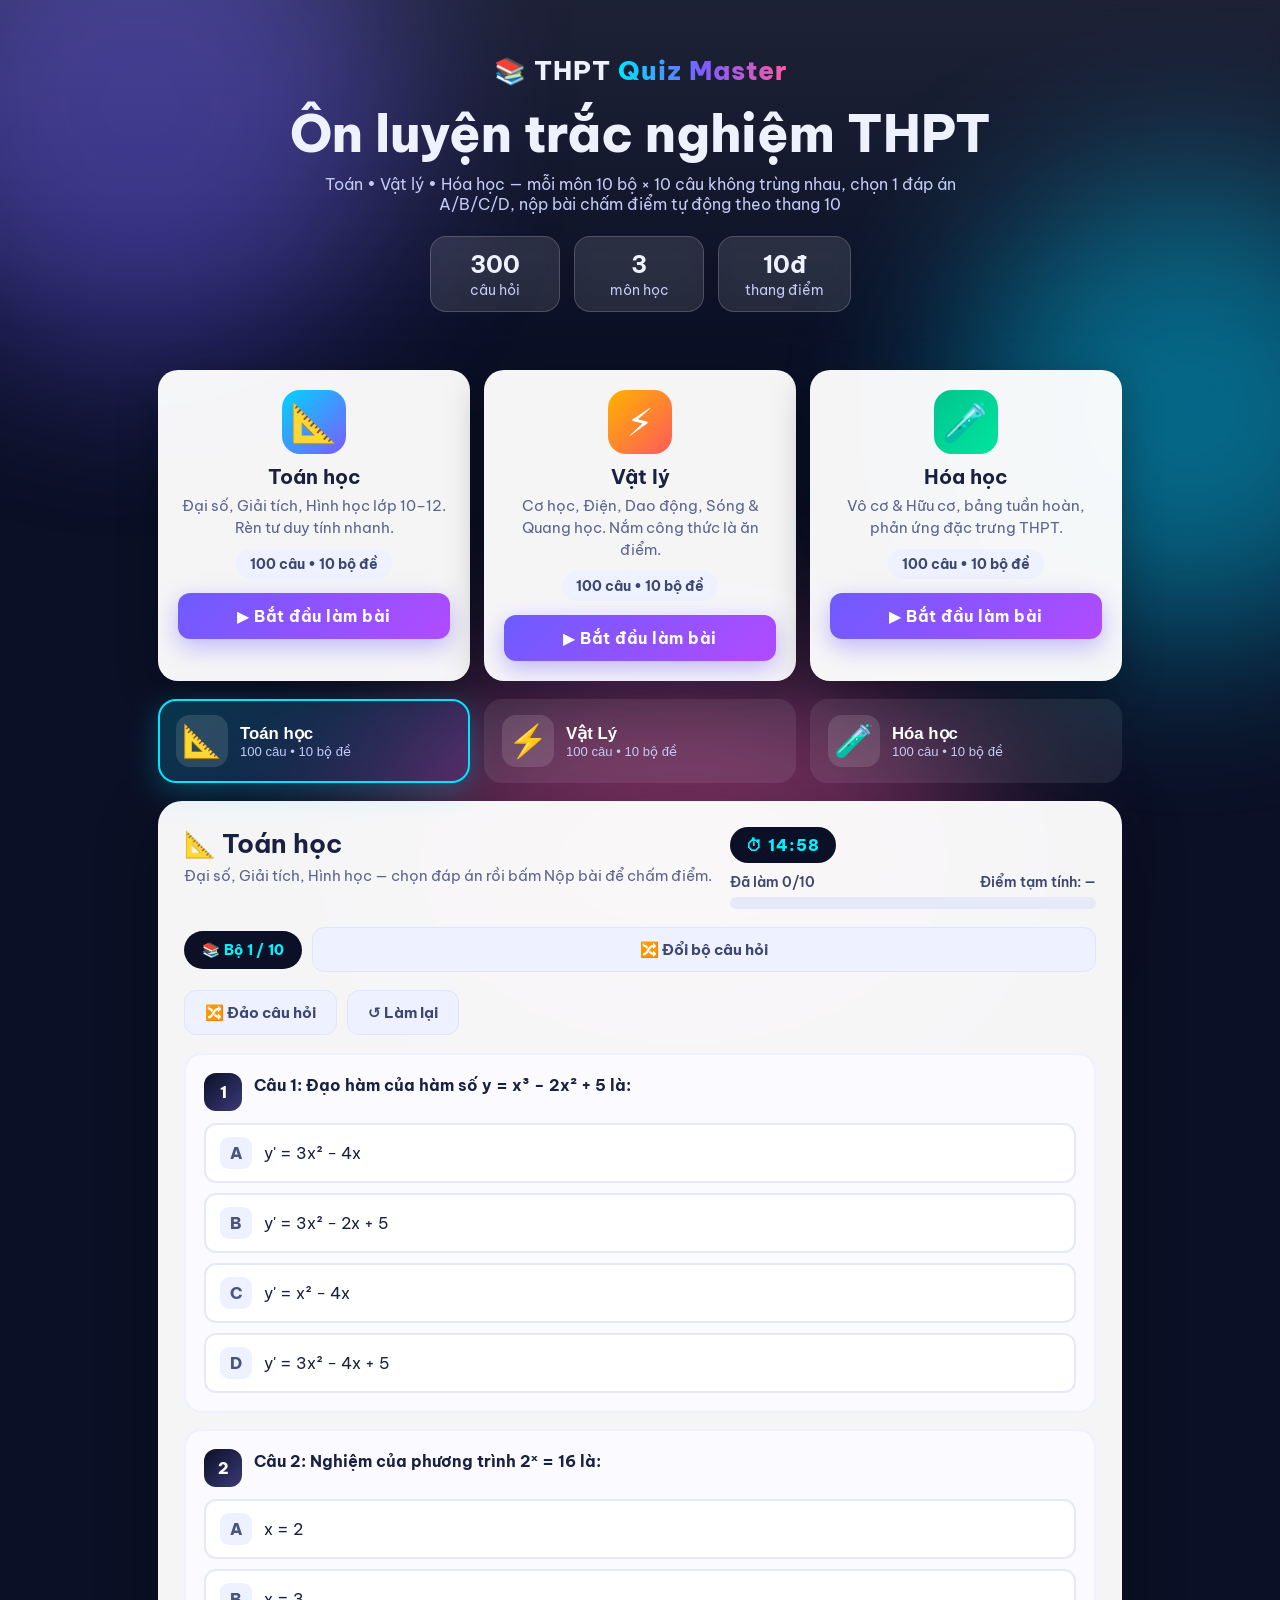
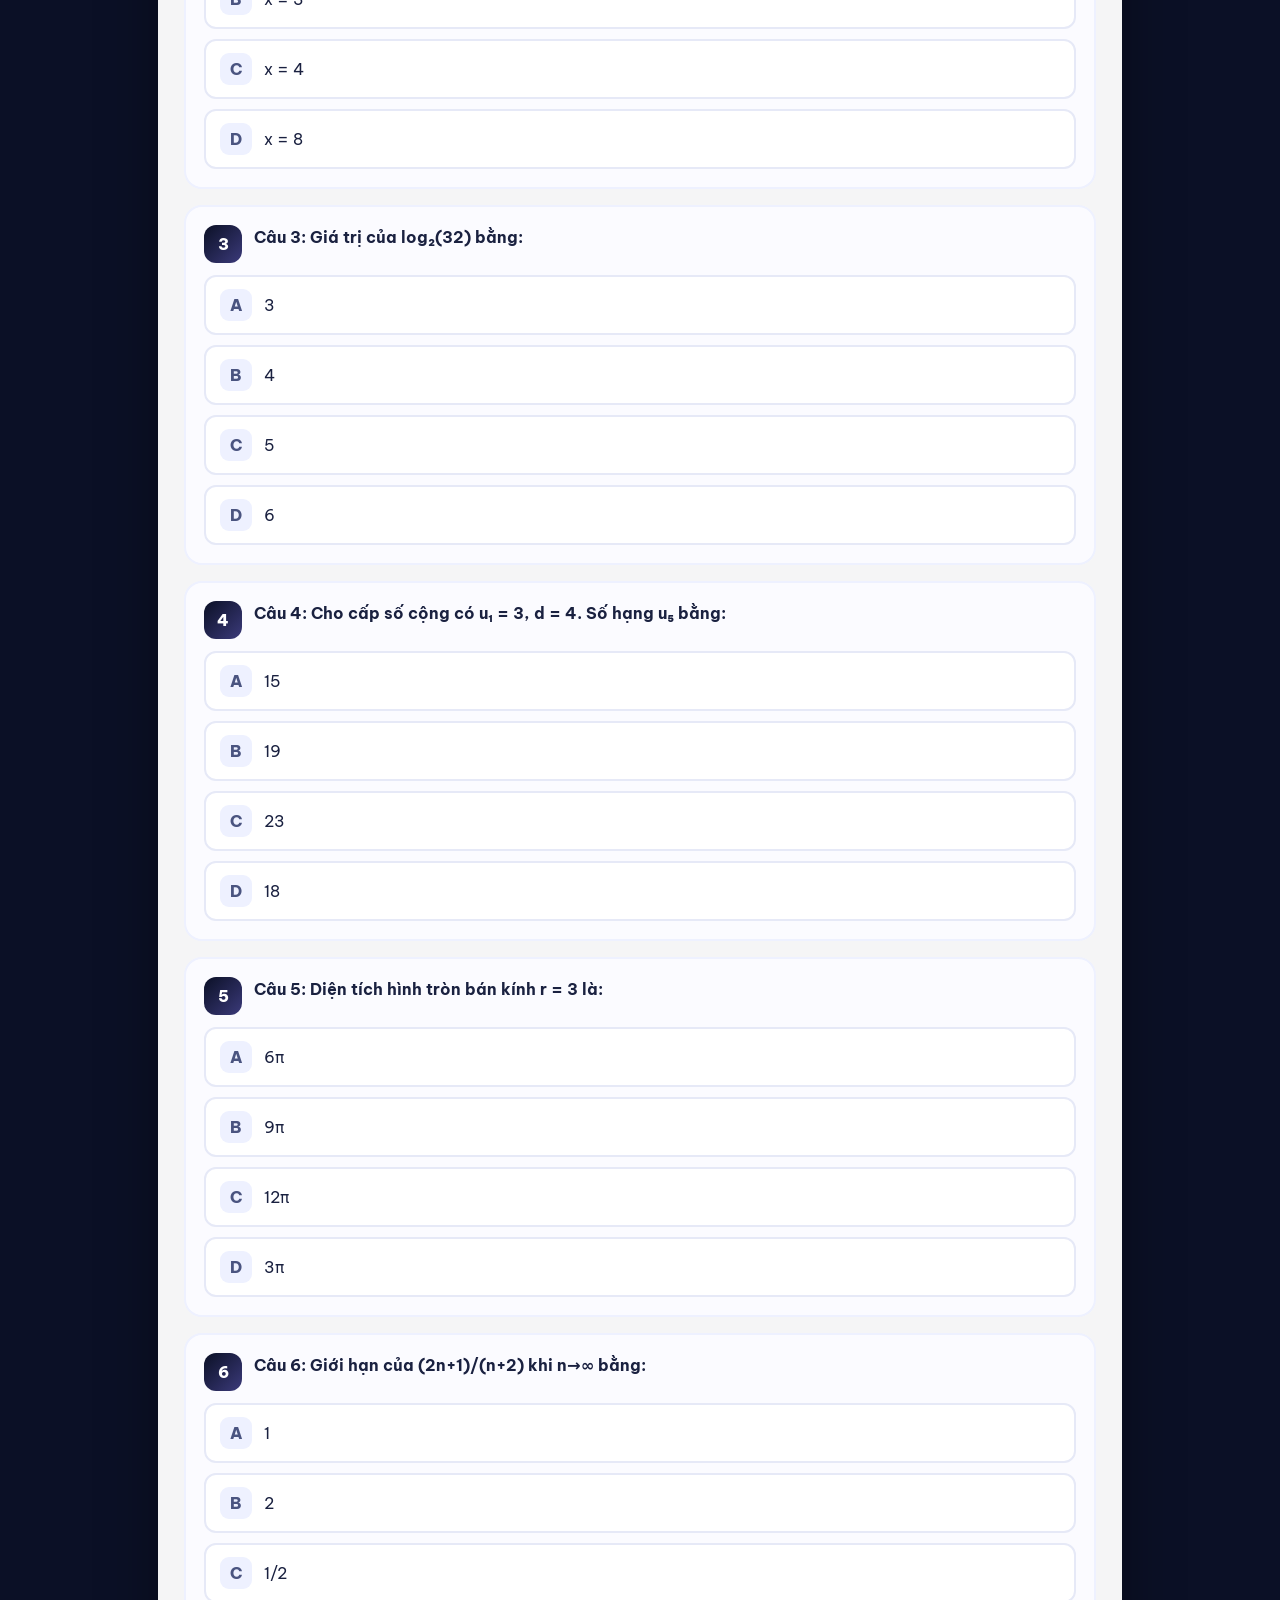
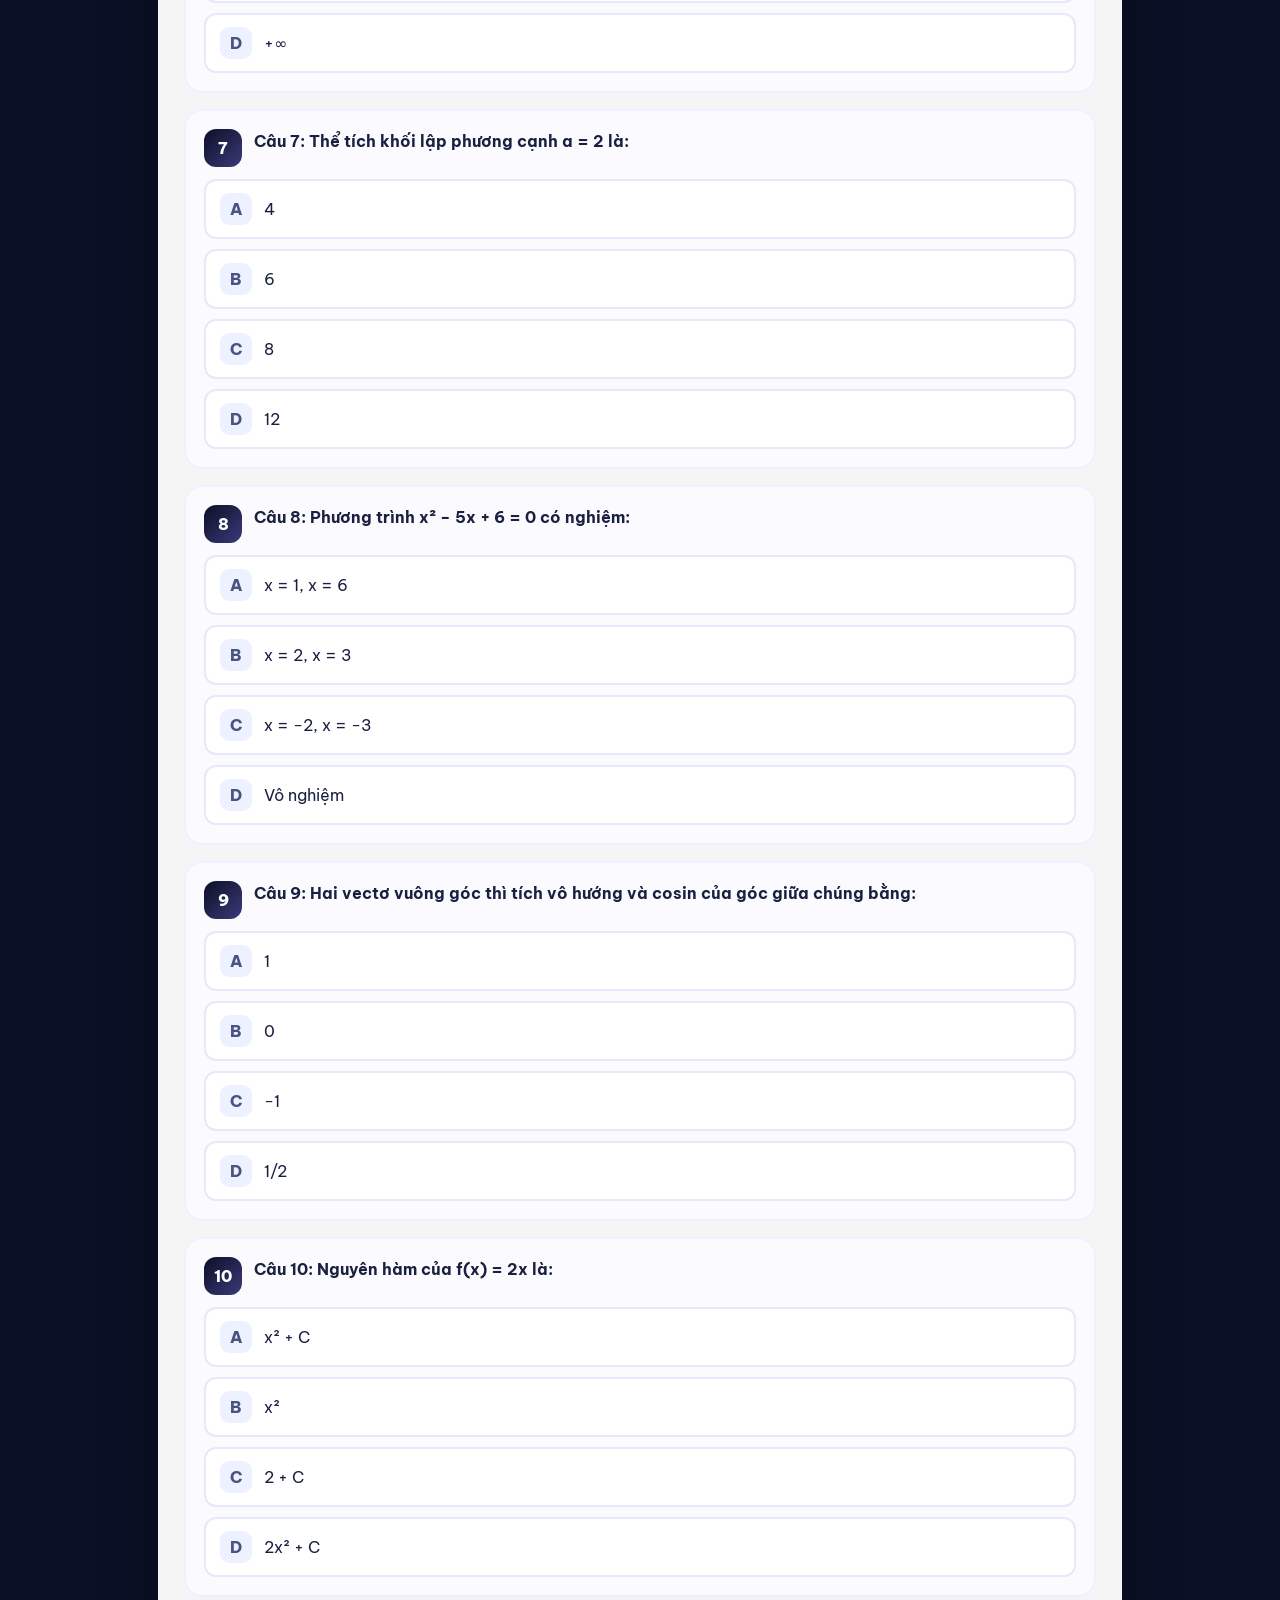
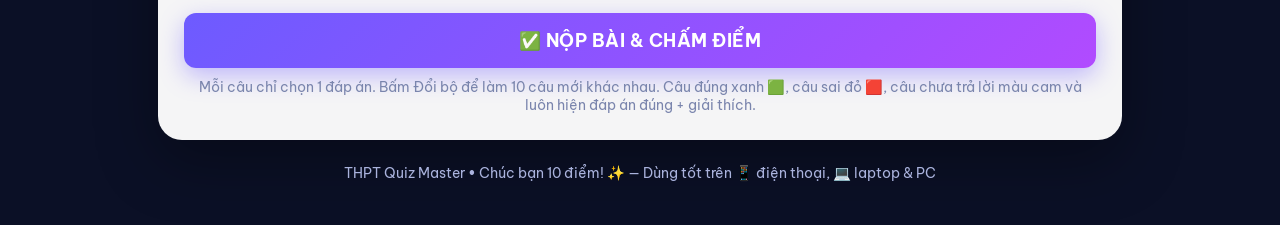
==== commit d46fdf38: "Add files via upload" ====
--- a/thpt-quiz-full/index.html
+++ b/thpt-quiz-full/index.html
@@ -17,9 +17,9 @@
   <div class="hero-inner">
     <div class="logo">📚 THPT <span>Quiz Master</span></div>
     <h1>Ôn luyện trắc nghiệm THPT</h1>
-    <p>Toán • Vật lý • Hóa học — ngân hàng 30 câu/môn, mỗi lượt 10 câu ngẫu nhiên, chọn 1 đáp án A/B/C/D, nộp bài chấm điểm tự động theo thang 10</p>
+    <p>Toán • Vật lý • Hóa học — mỗi môn 10 bộ × 10 câu không trùng nhau, chọn 1 đáp án A/B/C/D, nộp bài chấm điểm tự động theo thang 10</p>
     <div class="stats">
-      <div class="stat"><strong id="statTotal">90</strong><span>câu hỏi</span></div>
+      <div class="stat"><strong id="statTotal">300</strong><span>câu hỏi</span></div>
       <div class="stat"><strong>3</strong><span>môn học</span></div>
       <div class="stat"><strong>10đ</strong><span>thang điểm</span></div>
     </div>
@@ -33,21 +33,21 @@
       <div class="card-icon math">📐</div>
       <h3>Toán học</h3>
       <p>Đại số, Giải tích, Hình học lớp 10–12. Rèn tư duy tính nhanh.</p>
-      <div class="card-meta" id="cardCountToan">30 câu • đề ngẫu nhiên</div>
+      <div class="card-meta" id="cardCountToan">100 câu • 10 bộ đề</div>
       <button class="btn primary" data-goto="toan">▶ Bắt đầu làm bài</button>
     </div>
     <div class="card">
       <div class="card-icon phys">⚡</div>
       <h3>Vật lý</h3>
       <p>Cơ học, Điện, Dao động, Sóng & Quang học. Nắm công thức là ăn điểm.</p>
-      <div class="card-meta" id="cardCountLy">30 câu • đề ngẫu nhiên</div>
+      <div class="card-meta" id="cardCountLy">100 câu • 10 bộ đề</div>
       <button class="btn primary" data-goto="ly">▶ Bắt đầu làm bài</button>
     </div>
     <div class="card">
       <div class="card-icon chem">🧪</div>
       <h3>Hóa học</h3>
       <p>Vô cơ & Hữu cơ, bảng tuần hoàn, phản ứng đặc trưng THPT.</p>
-      <div class="card-meta" id="cardCountHoa">30 câu • đề ngẫu nhiên</div>
+      <div class="card-meta" id="cardCountHoa">100 câu • 10 bộ đề</div>
       <button class="btn primary" data-goto="hoa">▶ Bắt đầu làm bài</button>
     </div>
   </section>
@@ -55,15 +55,15 @@
   <nav class="subjects" id="subjectTabs" aria-label="Chuyển môn học">
     <button class="tab active" data-subject="toan">
       <span class="icon">📐</span>
-      <span><b>Toán học</b><i>30 câu • đề ngẫu nhiên</i></span>
+      <span><b>Toán học</b><i>100 câu • 10 bộ đề</i></span>
     </button>
     <button class="tab" data-subject="ly">
       <span class="icon">⚡</span>
-      <span><b>Vật Lý</b><i>30 câu • đề ngẫu nhiên</i></span>
+      <span><b>Vật Lý</b><i>100 câu • 10 bộ đề</i></span>
     </button>
     <button class="tab" data-subject="hoa">
       <span class="icon">🧪</span>
-      <span><b>Hóa học</b><i>30 câu • đề ngẫu nhiên</i></span>
+      <span><b>Hóa học</b><i>100 câu • 10 bộ đề</i></span>
     </button>
   </nav>
 
@@ -83,7 +83,7 @@
     </div>
 
     <div class="setbar">
-      <span class="set-pill" id="setInfo">📚 Bộ 1 • 10 câu ngẫu nhiên</span>
+      <span class="set-pill" id="setInfo">📚 Bộ 1 / 10</span>
       <button class="btn ghost" id="btnSet">🔀 Đổi bộ câu hỏi</button>
     </div>
 
